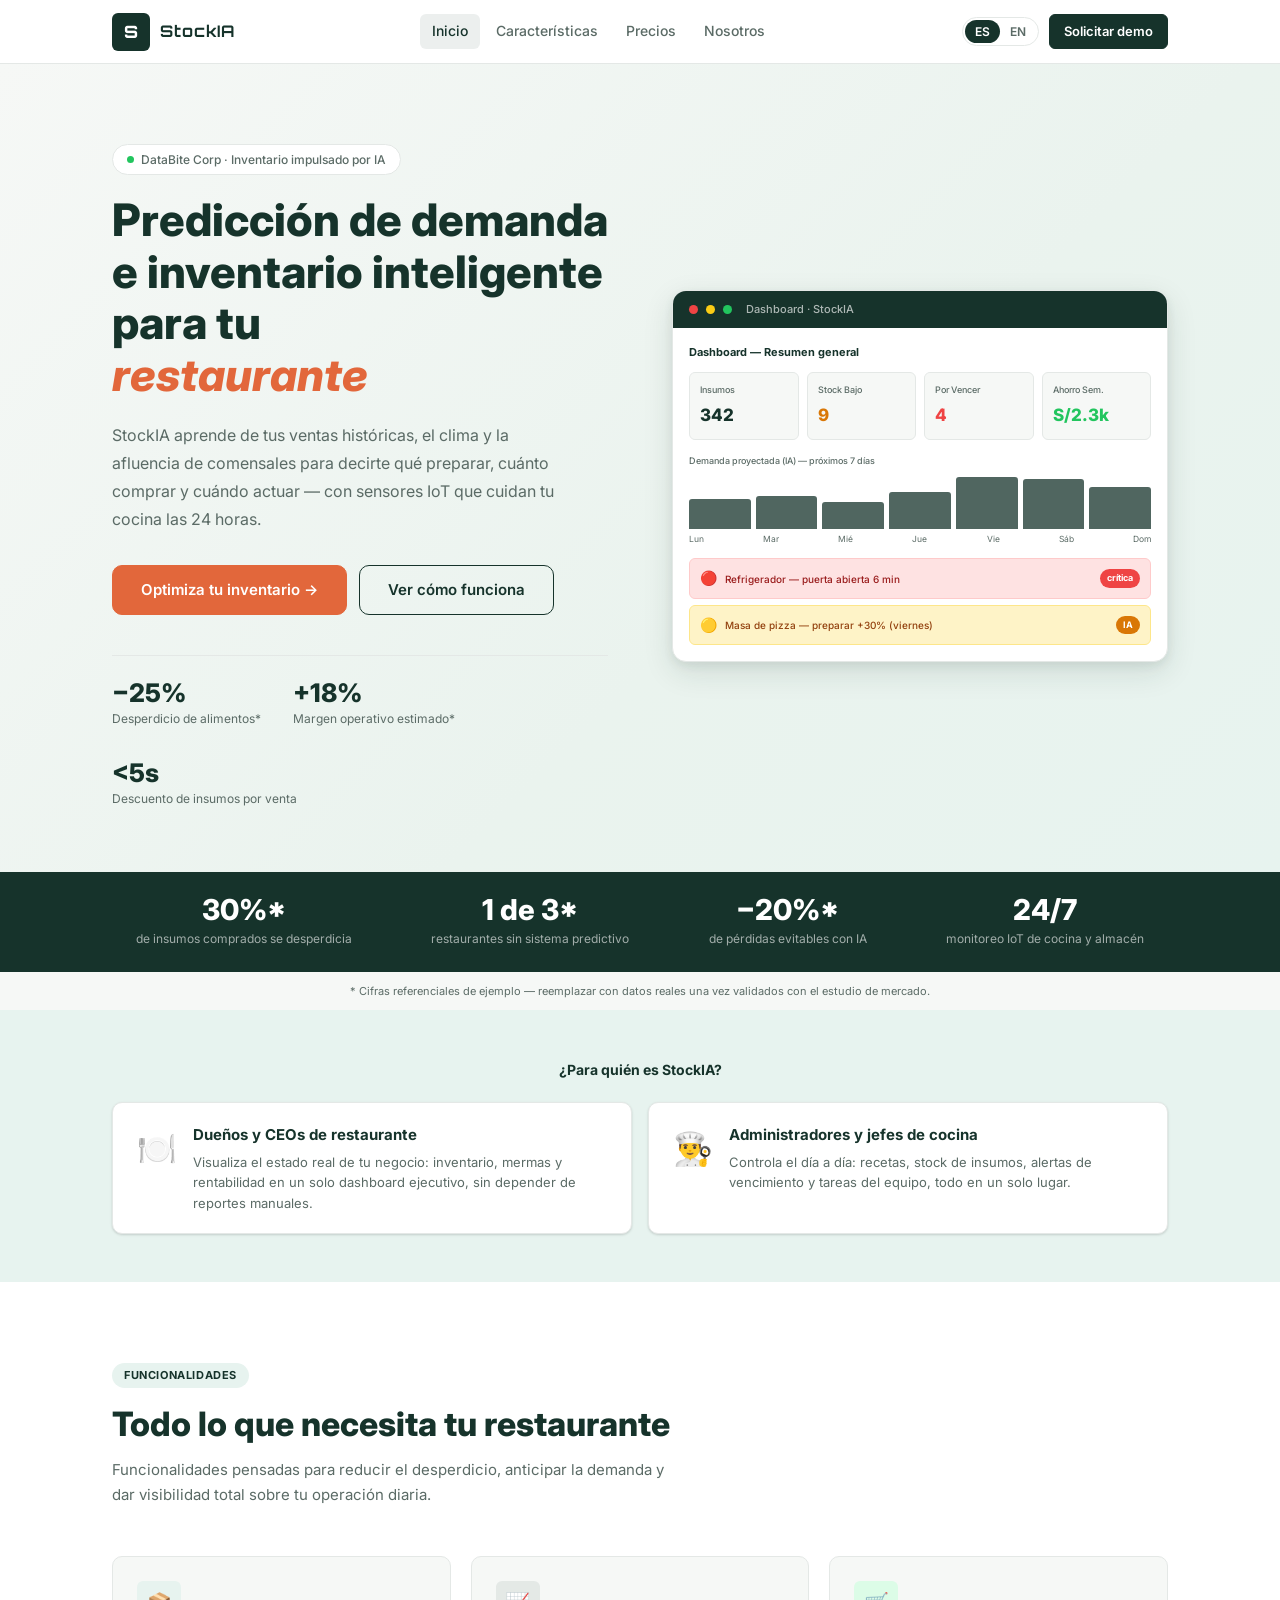
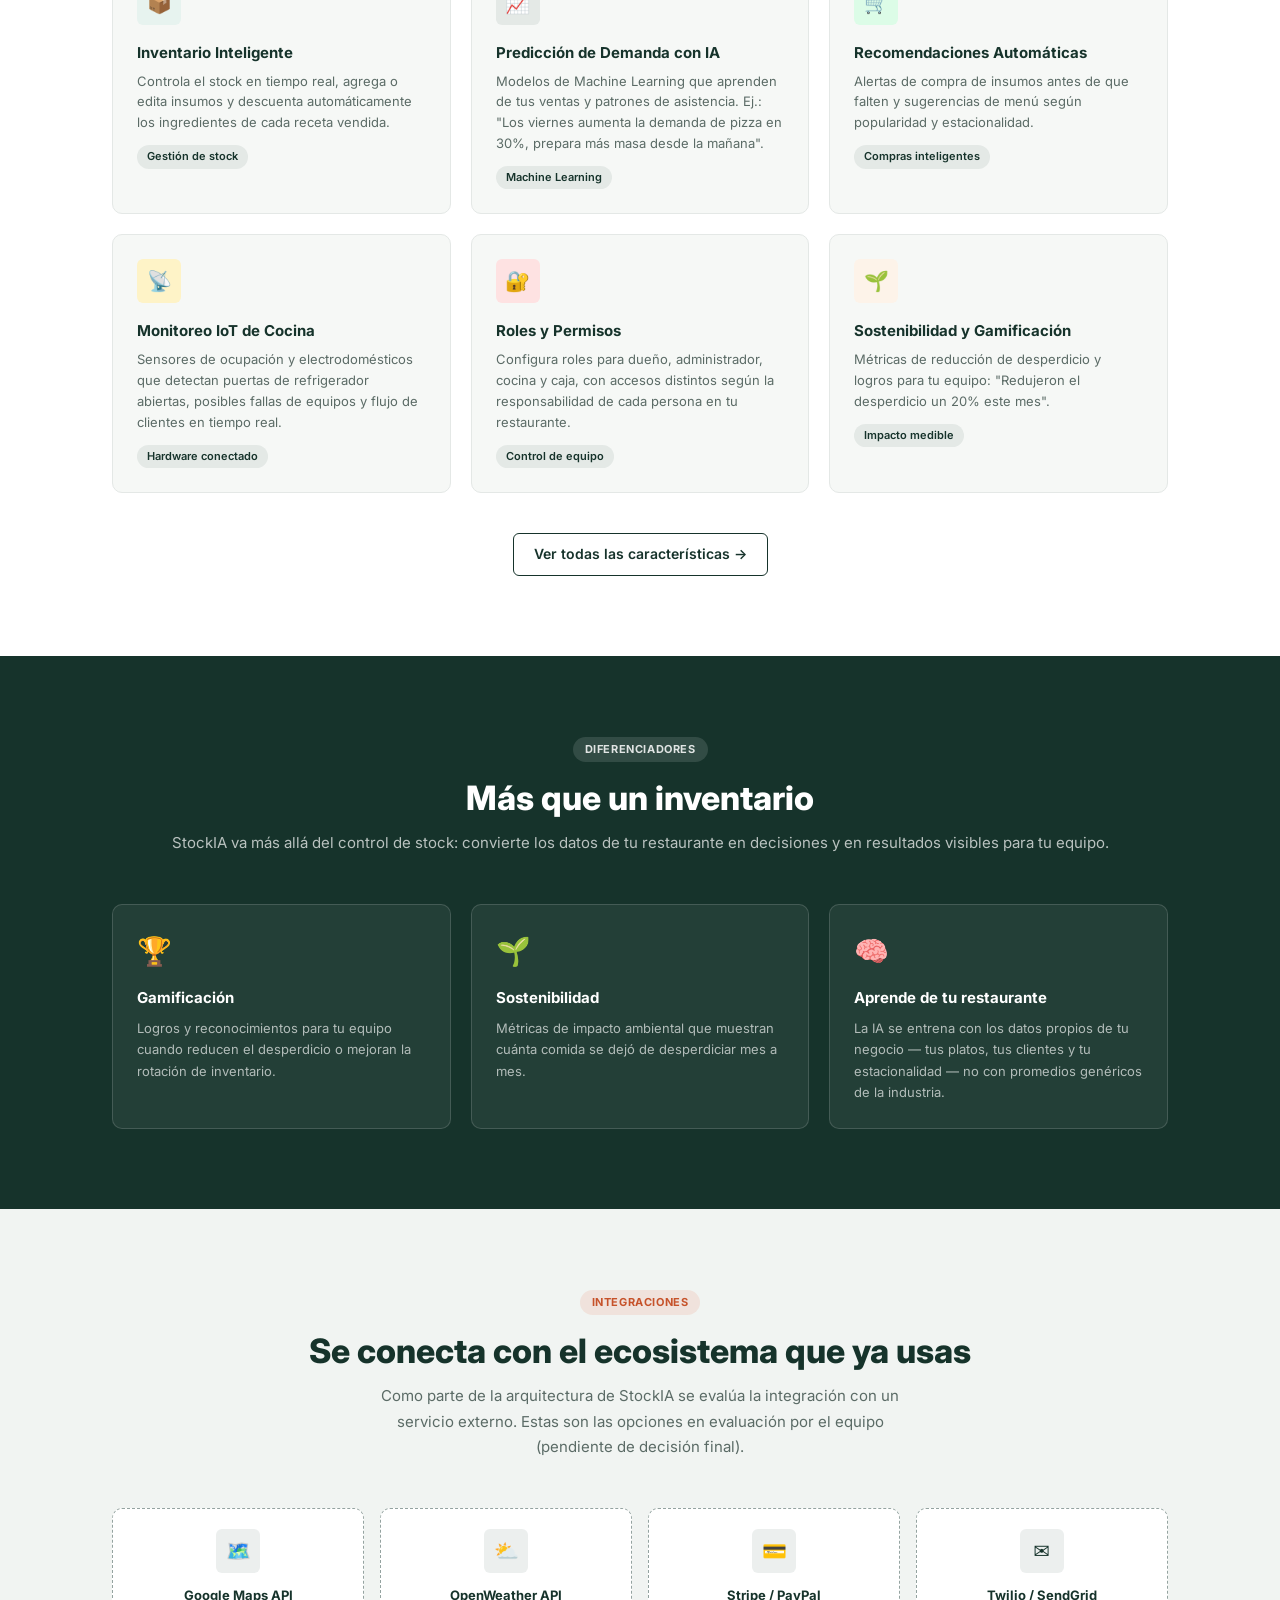
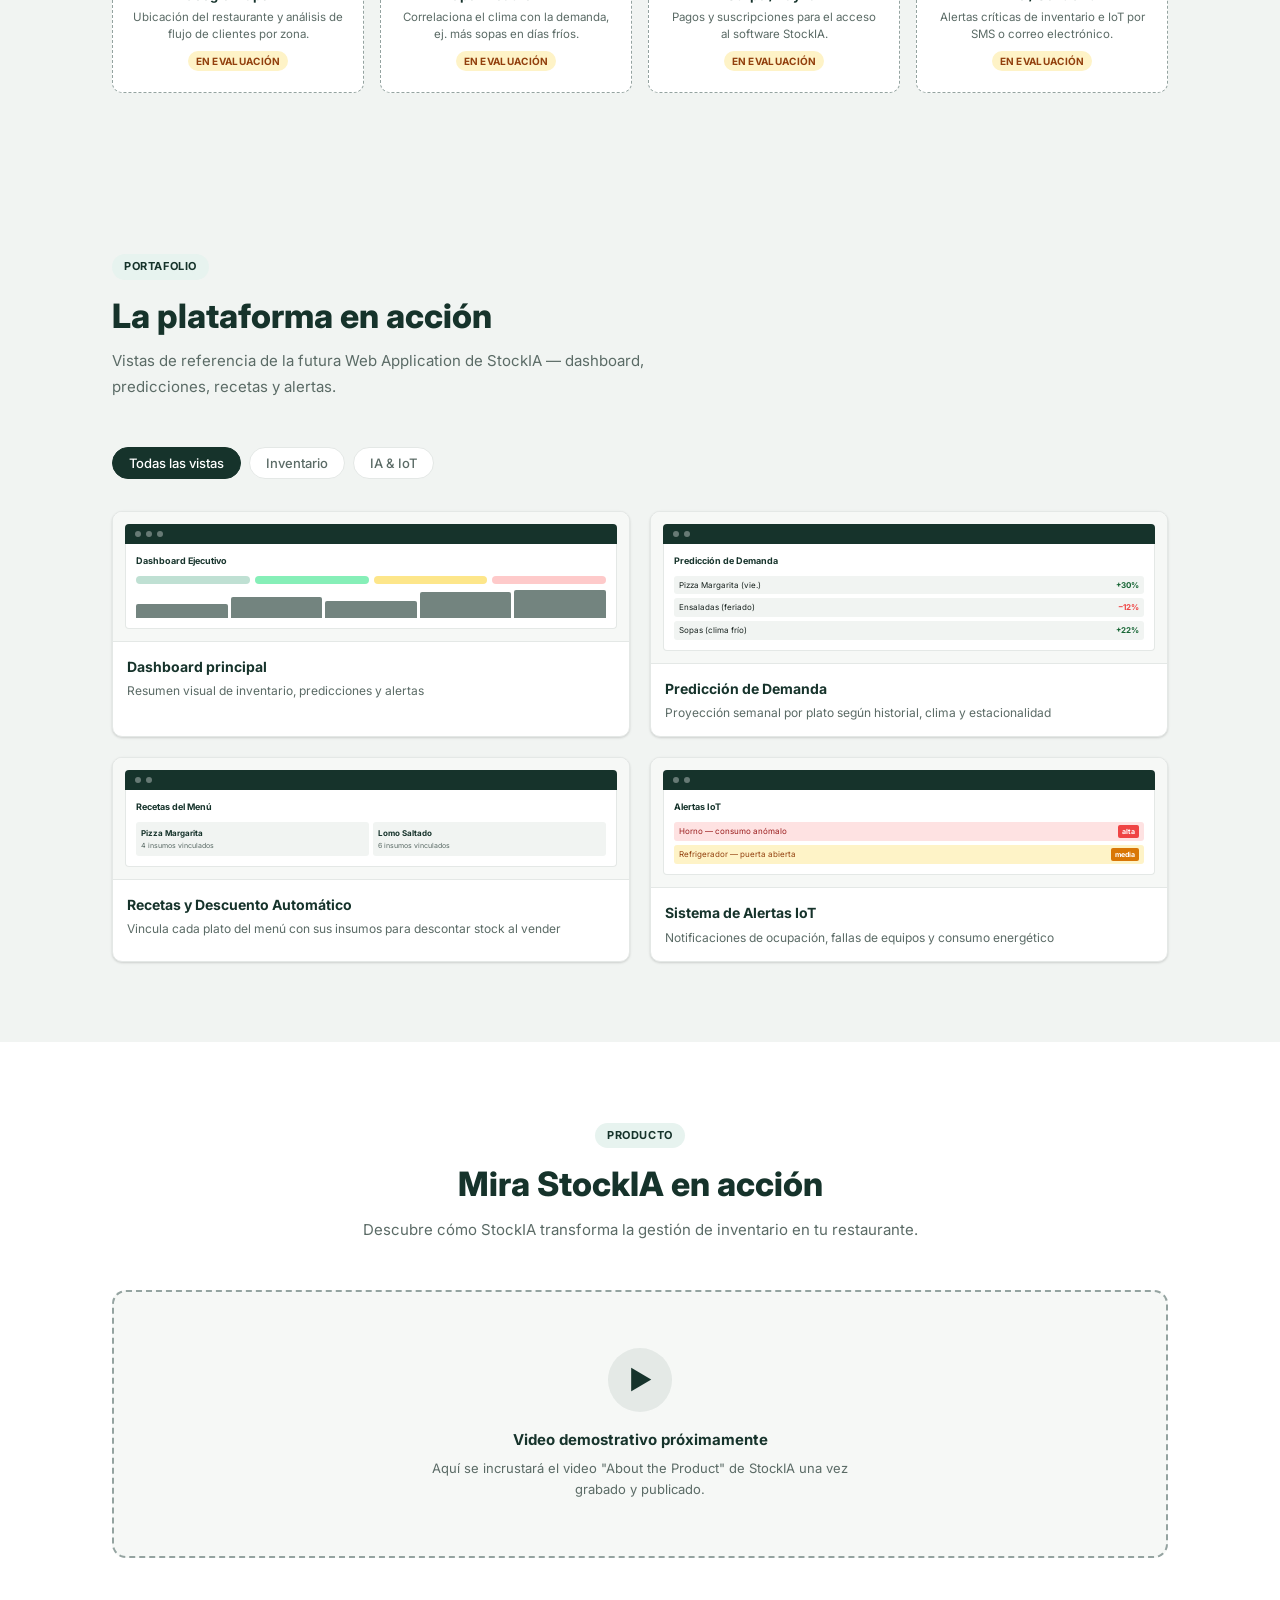
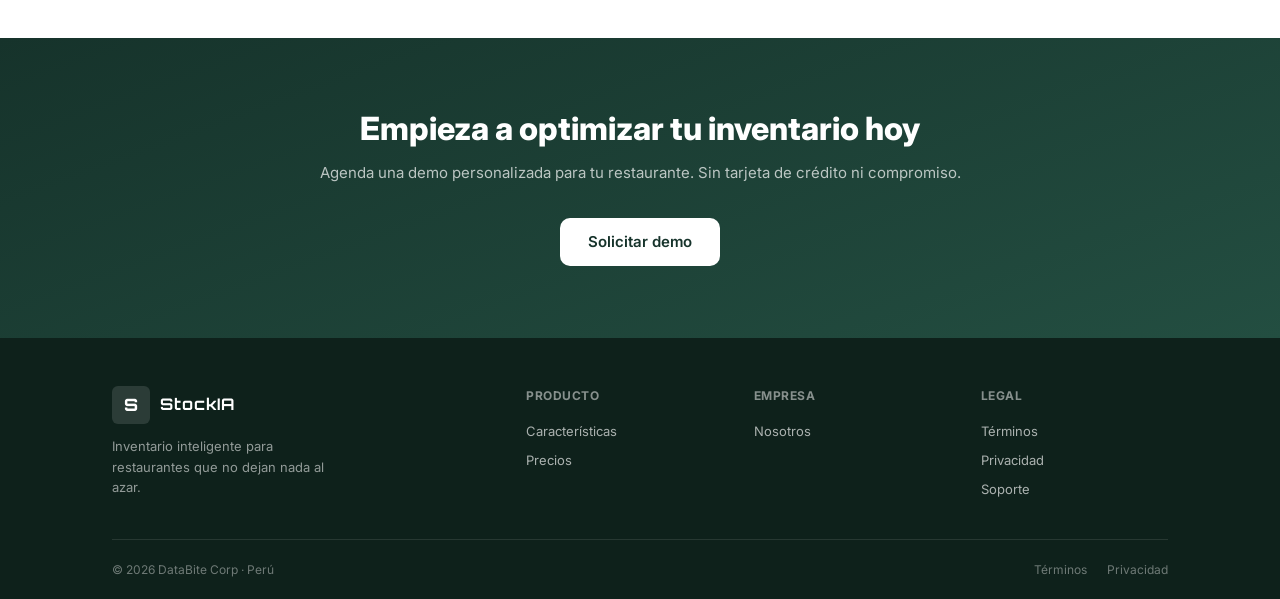
==== index.html @ ad068616 "feat(landing): agrega página principal (index.html) de StockIA" ====
<!DOCTYPE html>
<html lang="es">
<head>
  <meta charset="UTF-8" />
  <meta name="viewport" content="width=device-width, initial-scale=1.0" />
  <title>StockIA — Inventario Inteligente para Restaurantes</title>
  <meta name="description" content="StockIA predice la demanda de tu restaurante con Inteligencia Artificial, controla tu inventario en tiempo real y monitorea tu cocina con sensores IoT." />
  <meta name="keywords" content="gestión de inventario, restaurantes, inteligencia artificial, machine learning, IoT, predicción de demanda, DataBite, StockIA, Perú" />
  <meta name="author" content="DataBite Corp" />
  <meta name="copyright" content="Copyright DataBite Corp 2026" />
  <link rel="stylesheet" href="css/styles.css" />
</head>
<body>

<!-- ══════════ NAVBAR ══════════ -->
<nav class="navbar">
  <div class="navbar-container">
    <a class="navbar-logo" href="index.html">
      <!-- PENDIENTE: reemplazar por <img src="assets/img/logo.png" ...> cuando exista el logo final -->
      <div class="logo-icon"><span>S</span></div>
      <span class="logo-name brand-font">StockIA</span>
    </a>
    <div class="navbar-links">
      <a href="index.html" data-i18n="nav.home">Inicio</a>
      <a href="features.html" data-i18n="nav.features">Características</a>
      <a href="pricing.html" data-i18n="nav.pricing">Precios</a>
      <a href="about.html" data-i18n="nav.about">Nosotros</a>
    </div>
    <div class="navbar-actions">
      <div class="lang-switcher">
        <button class="lang-btn active" data-lang="es">ES</button>
        <button class="lang-btn" data-lang="en">EN</button>
      </div>
      <a href="#" class="btn btn-primary btn-sm" data-i18n="nav.demo">Solicitar demo</a>
    </div>
  </div>
</nav>

<!-- ══════════ HERO ══════════ -->
<section class="hero">
  <div class="container">
    <div class="hero-grid">
      <div class="hero-copy">
        <div class="pill">
          <span class="pill-dot"></span>
          <span data-i18n="hero.badge">DataBite Corp · Inventario impulsado por IA</span>
        </div>
        <h1 class="hero-title">
          <span data-i18n="hero.title.line1">Predicción de demanda e inventario inteligente para tu</span><br>
          <em class="highlight" data-i18n="hero.title.highlight">restaurante</em>
        </h1>
        <p class="hero-desc" data-i18n="hero.desc">
          StockIA aprende de tus ventas históricas, el clima y la afluencia de comensales para decirte qué preparar, cuánto comprar y cuándo actuar — con sensores IoT que cuidan tu cocina las 24 horas.
        </p>
        <div class="hero-btns">
          <a href="#cta" class="btn btn-accent btn-lg" data-i18n="hero.cta.primary">Optimiza tu inventario →</a>
          <a href="features.html" class="btn btn-outline btn-lg" data-i18n="hero.cta.secondary">Ver cómo funciona</a>
        </div>
        <div class="hero-stats">
          <div class="hero-stat">
            <div class="stat-val" data-i18n="hero.stat1.val">−25%</div>
            <div class="stat-lbl" data-i18n="hero.stat1.lbl">Desperdicio de alimentos*</div>
          </div>
          <div class="hero-stat">
            <div class="stat-val" data-i18n="hero.stat2.val">+18%</div>
            <div class="stat-lbl" data-i18n="hero.stat2.lbl">Margen operativo estimado*</div>
          </div>
          <div class="hero-stat">
            <div class="stat-val" data-i18n="hero.stat3.val">&lt;5s</div>
            <div class="stat-lbl" data-i18n="hero.stat3.lbl">Descuento de insumos por venta</div>
          </div>
        </div>
      </div>

      <!-- Dashboard Mockup (contenido ilustrativo, no traducido, igual que en Qullqa) -->
      <div class="hero-visual">
        <div class="hv-topbar">
          <div class="hv-dot" style="background:#EF4444;"></div>
          <div class="hv-dot" style="background:#FACC15;"></div>
          <div class="hv-dot" style="background:#22C55E;"></div>
          <span class="hv-title">Dashboard · StockIA</span>
        </div>
        <div class="hv-body">
          <div class="hv-label">Dashboard — Resumen general</div>
          <div class="hv-cards">
            <div class="hv-card">
              <div class="hv-card-lbl">Insumos</div>
              <div class="hv-card-val">342</div>
            </div>
            <div class="hv-card">
              <div class="hv-card-lbl">Stock Bajo</div>
              <div class="hv-card-val warn">9</div>
            </div>
            <div class="hv-card">
              <div class="hv-card-lbl">Por Vencer</div>
              <div class="hv-card-val danger">4</div>
            </div>
            <div class="hv-card">
              <div class="hv-card-lbl">Ahorro Sem.</div>
              <div class="hv-card-val green">S/2.3k</div>
            </div>
          </div>
          <div class="hv-chart-lbl">Demanda proyectada (IA) — próximos 7 días</div>
          <div class="hv-bars">
            <div class="hv-bar" style="height:58%"></div>
            <div class="hv-bar" style="height:64%"></div>
            <div class="hv-bar" style="height:52%"></div>
            <div class="hv-bar" style="height:70%"></div>
            <div class="hv-bar" style="height:100%"></div>
            <div class="hv-bar" style="height:95%"></div>
            <div class="hv-bar" style="height:80%"></div>
          </div>
          <div class="hv-days">
            <span>Lun</span><span>Mar</span><span>Mié</span>
            <span>Jue</span><span>Vie</span><span>Sáb</span><span>Dom</span>
          </div>
          <div class="hv-alert">
            <span style="font-size:14px;">🔴</span>
            <span class="hv-alert-text">Refrigerador — puerta abierta 6 min</span>
            <span class="hv-alert-badge">crítica</span>
          </div>
          <div class="hv-alert-warn">
            <span style="font-size:14px;">🟡</span>
            <span class="hv-alert-text">Masa de pizza — preparar +30% (viernes)</span>
            <span class="hv-alert-badge">IA</span>
          </div>
        </div>
      </div>
    </div>
  </div>
</section>

<!-- ══════════ STATS BAR ══════════ -->
<div class="stats-bar">
  <div class="container">
    <div class="stats-bar-inner">
      <div class="stats-bar-item">
        <div class="stats-bar-val" data-i18n="stats.s1.val">30%*</div>
        <div class="stats-bar-lbl" data-i18n="stats.s1.lbl">de insumos comprados se desperdicia</div>
      </div>
      <div class="stats-bar-item">
        <div class="stats-bar-val" data-i18n="stats.s2.val">1 de 3*</div>
        <div class="stats-bar-lbl" data-i18n="stats.s2.lbl">restaurantes sin sistema predictivo</div>
      </div>
      <div class="stats-bar-item">
        <div class="stats-bar-val" data-i18n="stats.s3.val">−20%*</div>
        <div class="stats-bar-lbl" data-i18n="stats.s3.lbl">de pérdidas evitables con IA</div>
      </div>
      <div class="stats-bar-item">
        <div class="stats-bar-val" data-i18n="stats.s4.val">24/7</div>
        <div class="stats-bar-lbl" data-i18n="stats.s4.lbl">monitoreo IoT de cocina y almacén</div>
      </div>
    </div>
  </div>
</div>
<p class="stats-bar-note" data-i18n="stats.note">* Cifras referenciales de ejemplo — reemplazar con datos reales una vez validados con el estudio de mercado.</p>

<!-- ══════════ SEGMENTS ══════════ -->
<div class="segments">
  <div class="container">
    <p class="segments-label" data-i18n="seg.label">¿Para quién es StockIA?</p>
    <div class="segments-grid">
      <div class="seg-card">
        <div class="seg-icon">🍽️</div>
        <div>
          <div class="seg-name" data-i18n="seg.owner.name">Dueños y CEOs de restaurante</div>
          <div class="seg-desc" data-i18n="seg.owner.desc">Visualiza el estado real de tu negocio: inventario, mermas y rentabilidad en un solo dashboard ejecutivo, sin depender de reportes manuales.</div>
        </div>
      </div>
      <div class="seg-card">
        <div class="seg-icon">👨‍🍳</div>
        <div>
          <div class="seg-name" data-i18n="seg.manager.name">Administradores y jefes de cocina</div>
          <div class="seg-desc" data-i18n="seg.manager.desc">Controla el día a día: recetas, stock de insumos, alertas de vencimiento y tareas del equipo, todo en un solo lugar.</div>
        </div>
      </div>
    </div>
  </div>
</div>

<!-- ══════════ FEATURES ══════════ -->
<section class="features-section">
  <div class="container">
    <div class="section-header">
      <span class="section-tag" data-i18n="feat.tag">Funcionalidades</span>
      <h2 class="section-title" data-i18n="feat.title">Todo lo que necesita tu restaurante</h2>
      <p class="section-sub" data-i18n="feat.subtitle">Funcionalidades pensadas para reducir el desperdicio, anticipar la demanda y dar visibilidad total sobre tu operación diaria.</p>
    </div>
    <div class="features-grid">
      <div class="feat-card">
        <div class="feat-icon-wrap blue">📦</div>
        <div class="feat-name" data-i18n="feat.f1.name">Inventario Inteligente</div>
        <div class="feat-desc" data-i18n="feat.f1.desc">Controla el stock en tiempo real, agrega o edita insumos y descuenta automáticamente los ingredientes de cada receta vendida.</div>
        <span class="feat-tag" data-i18n="feat.f1.tag">Gestión de stock</span>
      </div>
      <div class="feat-card">
        <div class="feat-icon-wrap navy">📈</div>
        <div class="feat-name" data-i18n="feat.f2.name">Predicción de Demanda con IA</div>
        <div class="feat-desc" data-i18n="feat.f2.desc">Modelos de Machine Learning que aprenden de tus ventas y patrones de asistencia. Ej.: "Los viernes aumenta la demanda de pizza en 30%, prepara más masa desde la mañana".</div>
        <span class="feat-tag" data-i18n="feat.f2.tag">Machine Learning</span>
      </div>
      <div class="feat-card">
        <div class="feat-icon-wrap green">🛒</div>
        <div class="feat-name" data-i18n="feat.f3.name">Recomendaciones Automáticas</div>
        <div class="feat-desc" data-i18n="feat.f3.desc">Alertas de compra de insumos antes de que falten y sugerencias de menú según popularidad y estacionalidad.</div>
        <span class="feat-tag" data-i18n="feat.f3.tag">Compras inteligentes</span>
      </div>
      <div class="feat-card">
        <div class="feat-icon-wrap yellow">📡</div>
        <div class="feat-name" data-i18n="feat.f4.name">Monitoreo IoT de Cocina</div>
        <div class="feat-desc" data-i18n="feat.f4.desc">Sensores de ocupación y electrodomésticos que detectan puertas de refrigerador abiertas, posibles fallas de equipos y flujo de clientes en tiempo real.</div>
        <span class="feat-tag" data-i18n="feat.f4.tag">Hardware conectado</span>
      </div>
      <div class="feat-card">
        <div class="feat-icon-wrap red">🔐</div>
        <div class="feat-name" data-i18n="feat.f5.name">Roles y Permisos</div>
        <div class="feat-desc" data-i18n="feat.f5.desc">Configura roles para dueño, administrador, cocina y caja, con accesos distintos según la responsabilidad de cada persona en tu restaurante.</div>
        <span class="feat-tag" data-i18n="feat.f5.tag">Control de equipo</span>
      </div>
      <div class="feat-card">
        <div class="feat-icon-wrap cream">🌱</div>
        <div class="feat-name" data-i18n="feat.f6.name">Sostenibilidad y Gamificación</div>
        <div class="feat-desc" data-i18n="feat.f6.desc">Métricas de reducción de desperdicio y logros para tu equipo: "Redujeron el desperdicio un 20% este mes".</div>
        <span class="feat-tag" data-i18n="feat.f6.tag">Impacto medible</span>
      </div>
    </div>
    <div style="text-align:center; margin-top:2.5rem;">
      <a href="features.html" class="btn btn-outline" data-i18n="feat.viewall">Ver todas las características →</a>
    </div>
  </div>
</section>

<!-- ══════════ DIFERENCIADORES ══════════ -->
<section class="diff-section">
  <div class="container">
    <div class="section-header center">
      <span class="section-tag white" data-i18n="diff.tag">Diferenciadores</span>
      <h2 class="section-title white" data-i18n="diff.title">Más que un inventario</h2>
      <p class="section-sub white" style="margin-inline:auto;" data-i18n="diff.subtitle">StockIA va más allá del control de stock: convierte los datos de tu restaurante en decisiones y en resultados visibles para tu equipo.</p>
    </div>
    <div class="diff-grid">
      <div class="diff-card">
        <div class="diff-icon">🏆</div>
        <div class="diff-title" data-i18n="diff.d1.title">Gamificación</div>
        <div class="diff-text" data-i18n="diff.d1.text">Logros y reconocimientos para tu equipo cuando reducen el desperdicio o mejoran la rotación de inventario.</div>
      </div>
      <div class="diff-card">
        <div class="diff-icon">🌱</div>
        <div class="diff-title" data-i18n="diff.d2.title">Sostenibilidad</div>
        <div class="diff-text" data-i18n="diff.d2.text">Métricas de impacto ambiental que muestran cuánta comida se dejó de desperdiciar mes a mes.</div>
      </div>
      <div class="diff-card">
        <div class="diff-icon">🧠</div>
        <div class="diff-title" data-i18n="diff.d3.title">Aprende de tu restaurante</div>
        <div class="diff-text" data-i18n="diff.d3.text">La IA se entrena con los datos propios de tu negocio — tus platos, tus clientes y tu estacionalidad — no con promedios genéricos de la industria.</div>
      </div>
    </div>
  </div>
</section>

<!-- ══════════ INTEGRACIONES ══════════ -->
<section class="integrations-section">
  <div class="container">
    <div class="section-header center">
      <span class="section-tag accent" data-i18n="integ.tag">Integraciones</span>
      <h2 class="section-title" data-i18n="integ.title">Se conecta con el ecosistema que ya usas</h2>
      <p class="section-sub" style="margin-inline:auto;" data-i18n="integ.subtitle">Como parte de la arquitectura de StockIA se evalúa la integración con un servicio externo. Estas son las opciones en evaluación por el equipo (pendiente de decisión final).</p>
    </div>
    <div class="integrations-grid">
      <div class="integration-card">
        <div class="integration-logo">🗺️</div>
        <div class="integration-name" data-i18n="integ.i1.name">Google Maps API</div>
        <div class="integration-desc" data-i18n="integ.i1.desc">Ubicación del restaurante y análisis de flujo de clientes por zona.</div>
        <span class="integration-status" data-i18n="integ.status">En evaluación</span>
      </div>
      <div class="integration-card">
        <div class="integration-logo">⛅</div>
        <div class="integration-name" data-i18n="integ.i2.name">OpenWeather API</div>
        <div class="integration-desc" data-i18n="integ.i2.desc">Correlaciona el clima con la demanda, ej. más sopas en días fríos.</div>
        <span class="integration-status" data-i18n="integ.status">En evaluación</span>
      </div>
      <div class="integration-card">
        <div class="integration-logo">💳</div>
        <div class="integration-name" data-i18n="integ.i3.name">Stripe / PayPal</div>
        <div class="integration-desc" data-i18n="integ.i3.desc">Pagos y suscripciones para el acceso al software StockIA.</div>
        <span class="integration-status" data-i18n="integ.status">En evaluación</span>
      </div>
      <div class="integration-card">
        <div class="integration-logo">✉️</div>
        <div class="integration-name" data-i18n="integ.i4.name">Twilio / SendGrid</div>
        <div class="integration-desc" data-i18n="integ.i4.desc">Alertas críticas de inventario e IoT por SMS o correo electrónico.</div>
        <span class="integration-status" data-i18n="integ.status">En evaluación</span>
      </div>
    </div>
  </div>
</section>

<!-- ══════════ PORTFOLIO ══════════ -->
<section class="portfolio-section">
  <div class="container">
    <div class="section-header">
      <span class="section-tag" data-i18n="port.tag">Portafolio</span>
      <h2 class="section-title" data-i18n="port.title">La plataforma en acción</h2>
      <p class="section-sub" data-i18n="port.subtitle">Vistas de referencia de la futura Web Application de StockIA — dashboard, predicciones, recetas y alertas.</p>
    </div>
    <div class="port-tabs">
      <button class="port-tab active" data-i18n="port.tab1">Todas las vistas</button>
      <button class="port-tab" data-i18n="port.tab2">Inventario</button>
      <button class="port-tab" data-i18n="port.tab3">IA &amp; IoT</button>
    </div>
    <div class="port-grid">
      <div class="port-item">
        <div class="port-screen">
          <div class="port-mini-bar">
            <div class="port-mini-dot"></div><div class="port-mini-dot"></div><div class="port-mini-dot"></div>
          </div>
          <div class="port-mini-body">
            <div class="port-mini-title">Dashboard Ejecutivo</div>
            <div class="port-mini-row">
              <div class="port-mini-cell filled"></div>
              <div class="port-mini-cell green"></div>
              <div class="port-mini-cell warn"></div>
              <div class="port-mini-cell red"></div>
            </div>
            <div style="display:flex;align-items:flex-end;gap:3px;height:28px;margin-top:6px;">
              <div style="flex:1;background:var(--primary);border-radius:2px 2px 0 0;height:50%;opacity:.6;"></div>
              <div style="flex:1;background:var(--primary);border-radius:2px 2px 0 0;height:75%;opacity:.6;"></div>
              <div style="flex:1;background:var(--primary);border-radius:2px 2px 0 0;height:60%;opacity:.6;"></div>
              <div style="flex:1;background:var(--primary);border-radius:2px 2px 0 0;height:90%;opacity:.6;"></div>
              <div style="flex:1;background:var(--primary);border-radius:2px 2px 0 0;height:100%;opacity:.6;"></div>
            </div>
          </div>
        </div>
        <div class="port-info">
          <div class="port-info-name" data-i18n="port.p1.name">Dashboard principal</div>
          <div class="port-info-desc" data-i18n="port.p1.desc">Resumen visual de inventario, predicciones y alertas</div>
        </div>
      </div>
      <div class="port-item">
        <div class="port-screen">
          <div class="port-mini-bar">
            <div class="port-mini-dot"></div><div class="port-mini-dot"></div>
          </div>
          <div class="port-mini-body">
            <div class="port-mini-title">Predicción de Demanda</div>
            <div style="display:flex;flex-direction:column;gap:4px;">
              <div style="display:flex;justify-content:space-between;padding:3px 5px;background:var(--gray-100);border-radius:3px;">
                <span style="font-size:8px;">Pizza Margarita (vie.)</span>
                <span style="font-size:8px;color:#166534;font-weight:700;">+30%</span>
              </div>
              <div style="display:flex;justify-content:space-between;padding:3px 5px;background:var(--gray-100);border-radius:3px;">
                <span style="font-size:8px;">Ensaladas (feriado)</span>
                <span style="font-size:8px;color:var(--danger);font-weight:700;">−12%</span>
              </div>
              <div style="display:flex;justify-content:space-between;padding:3px 5px;background:var(--gray-100);border-radius:3px;">
                <span style="font-size:8px;">Sopas (clima frío)</span>
                <span style="font-size:8px;color:#166534;font-weight:700;">+22%</span>
              </div>
            </div>
          </div>
        </div>
        <div class="port-info">
          <div class="port-info-name" data-i18n="port.p2.name">Predicción de Demanda</div>
          <div class="port-info-desc" data-i18n="port.p2.desc">Proyección semanal por plato según historial, clima y estacionalidad</div>
        </div>
      </div>
      <div class="port-item">
        <div class="port-screen">
          <div class="port-mini-bar">
            <div class="port-mini-dot"></div><div class="port-mini-dot"></div>
          </div>
          <div class="port-mini-body">
            <div class="port-mini-title">Recetas del Menú</div>
            <div style="display:grid;grid-template-columns:1fr 1fr;gap:4px;">
              <div style="padding:5px;background:var(--gray-100);border-radius:3px;">
                <div style="font-size:8px;font-weight:700;color:var(--primary);">Pizza Margarita</div>
                <div style="font-size:7px;color:var(--text-muted);">4 insumos vinculados</div>
              </div>
              <div style="padding:5px;background:var(--gray-100);border-radius:3px;">
                <div style="font-size:8px;font-weight:700;color:var(--primary);">Lomo Saltado</div>
                <div style="font-size:7px;color:var(--text-muted);">6 insumos vinculados</div>
              </div>
            </div>
          </div>
        </div>
        <div class="port-info">
          <div class="port-info-name" data-i18n="port.p3.name">Recetas y Descuento Automático</div>
          <div class="port-info-desc" data-i18n="port.p3.desc">Vincula cada plato del menú con sus insumos para descontar stock al vender</div>
        </div>
      </div>
      <div class="port-item">
        <div class="port-screen">
          <div class="port-mini-bar">
            <div class="port-mini-dot"></div><div class="port-mini-dot"></div>
          </div>
          <div class="port-mini-body">
            <div class="port-mini-title">Alertas IoT</div>
            <div style="display:flex;flex-direction:column;gap:4px;">
              <div style="display:flex;justify-content:space-between;padding:3px 5px;background:var(--danger-light);border-radius:3px;">
                <span style="font-size:8px;color:#991B1B;">Horno — consumo anómalo</span>
                <span style="font-size:7px;font-weight:700;background:var(--danger);color:white;padding:1px 4px;border-radius:2px;">alta</span>
              </div>
              <div style="display:flex;justify-content:space-between;padding:3px 5px;background:var(--warning-light);border-radius:3px;">
                <span style="font-size:8px;color:#92400E;">Refrigerador — puerta abierta</span>
                <span style="font-size:7px;font-weight:700;background:#D97706;color:white;padding:1px 4px;border-radius:2px;">media</span>
              </div>
            </div>
          </div>
        </div>
        <div class="port-info">
          <div class="port-info-name" data-i18n="port.p4.name">Sistema de Alertas IoT</div>
          <div class="port-info-desc" data-i18n="port.p4.desc">Notificaciones de ocupación, fallas de equipos y consumo energético</div>
        </div>
      </div>
    </div>
  </div>
</section>

<!-- ══════════ VIDEO ABOUT THE PRODUCT ══════════ -->
<section class="video-section">
  <div class="container">
    <div class="section-header center">
      <span class="section-tag" data-i18n="vid.tag">Producto</span>
      <h2 class="section-title" data-i18n="vid.title">Mira StockIA en acción</h2>
      <p class="section-sub" style="margin-inline:auto;" data-i18n="vid.sub">Descubre cómo StockIA transforma la gestión de inventario en tu restaurante.</p>
    </div>
    <!--
      PENDIENTE: cuando exista el video "About the Product", reemplazar el bloque
      .video-placeholder de abajo por:
      <div class="video-wrapper">
        <iframe src="https://www.youtube.com/embed/VIDEO_ID" title="StockIA — About the Product"
          frameborder="0" allowfullscreen></iframe>
      </div>
    -->
    <div class="video-placeholder">
      <div class="video-placeholder-icon">▶</div>
      <div class="video-placeholder-title" data-i18n="vid.ph.title">Video demostrativo próximamente</div>
      <div class="video-placeholder-text" data-i18n="vid.ph.text">Aquí se incrustará el video "About the Product" de StockIA una vez grabado y publicado.</div>
    </div>
  </div>
</section>

<!-- ══════════ CTA BANNER ══════════ -->
<section class="cta-banner" id="cta">
  <div class="container">
    <h2 class="section-title" data-i18n="cta.title">Empieza a optimizar tu inventario hoy</h2>
    <p class="section-sub white" data-i18n="cta.sub">Agenda una demo personalizada para tu restaurante. Sin tarjeta de crédito ni compromiso.</p>
    <div class="cta-banner-btns">
      <a href="about.html#contacto" class="btn btn-lg" style="background:white;color:var(--primary);border-color:white;" data-i18n="cta.btn1">Solicitar demo</a>
    </div>
  </div>
</section>

<!-- ══════════ FOOTER ══════════ -->
<footer class="footer">
  <div class="container">
    <div class="footer-grid">
      <div class="footer-brand">
        <a class="navbar-logo" href="index.html">
          <div class="logo-icon"><span>S</span></div>
          <span class="logo-name brand-font">StockIA</span>
        </a>
        <p class="footer-tagline" data-i18n="ft.tagline">Inventario inteligente para restaurantes que no dejan nada al azar.</p>
      </div>
      <div>
        <div class="footer-col-title" data-i18n="ft.product">Producto</div>
        <div class="footer-links-list">
          <a href="features.html" data-i18n="nav.features">Características</a>
          <a href="pricing.html" data-i18n="nav.pricing">Precios</a>
        </div>
      </div>
      <div>
        <div class="footer-col-title" data-i18n="ft.company">Empresa</div>
        <div class="footer-links-list">
          <a href="about.html" data-i18n="nav.about">Nosotros</a>
        </div>
      </div>
      <div>
        <div class="footer-col-title" data-i18n="ft.legal">Legal</div>
        <div class="footer-links-list">
          <a href="#" data-i18n="ft.terms">Términos</a>
          <a href="#" data-i18n="ft.privacy">Privacidad</a>
          <a href="#" data-i18n="ft.support">Soporte</a>
        </div>
      </div>
    </div>
    <div class="footer-bottom">
      <span class="footer-copy" data-i18n="ft.copy">© 2026 DataBite Corp · Perú</span>
      <div class="footer-legal">
        <a href="#" data-i18n="ft.terms">Términos</a>
        <a href="#" data-i18n="ft.privacy">Privacidad</a>
      </div>
    </div>
  </div>
</footer>

<script src="js/i18n.js"></script>
<script src="js/main.js"></script>
</body>
</html>
---- css/styles.css ----
/* ============================================================
   STOCKIA WEBSITE — STYLESHEET
   Startup: DataBite Corp · Perú · 2026
   ============================================================ */

/* 1. FONTS -------------------------------------------------- */
@import url('https://fonts.googleapis.com/css2?family=Orbitron:wght@400;600;700;800;900&family=Inter:wght@300;400;500;600;700;800&display=swap');

/* 2. RESET -------------------------------------------------- */
*, *::before, *::after { box-sizing: border-box; margin: 0; padding: 0; }
html { scroll-behavior: smooth; }
img, svg { display: block; max-width: 100%; }
a { text-decoration: none; }
button { font-family: inherit; cursor: pointer; }
ul { list-style: none; }

/* 3. CSS VARIABLES — STOCKIA PALETTE ------------------------
   NOTA: paleta provisional (placeholder) pensada para un producto
   de inventario inteligente + IA para restaurantes. Reemplazar los
   valores hexadecimales cuando el equipo defina el brandbook final.
   Se mantienen los NOMBRES de variable usados en el proyecto Qullqa
   (--bg-blue, --primary, etc.) por compatibilidad de los componentes,
   aunque el valor apunte ahora a un tono distinto de la paleta. */
:root {
  /* Primary — Verde bosque profundo (tecnología + sostenibilidad) */
  --primary:        #16332B;
  --primary-dark:   #0E211B;
  --primary-hover:  #1F4438;
  --primary-alpha:  rgba(22, 51, 43, 0.08);
  --primary-alpha2: rgba(22, 51, 43, 0.15);

  /* Accent — Terracota cálido (gastronomía, apetito, CTA) */
  --accent:         #E2673B;
  --accent-dark:    #C6522A;
  --accent-alpha:   rgba(226, 103, 59, 0.12);

  /* Secondary — Gris verdoso neutro */
  --gray:          #5B6B66;
  --gray-light:    #94A3A0;
  --gray-border:   #E4E8E6;
  --gray-100:      #F1F4F2;
  --gray-50:       #F6F8F6;
  --off-white:     #FAFAF8;

  /* Semantic colors (alertas de inventario / IoT) */
  --danger:        #EF4444;
  --danger-light:  #FEE2E2;
  --warning:       #FACC15;
  --warning-light: #FEF3C7;
  --success:       #22C55E;
  --success-light: #DCFCE7;

  /* Background accents (nombres heredados de Qullqa: bg-blue/bg-cream) */
  --bg-blue:   #E7F3EF; /* ahora un teal claro */
  --bg-cream:  #FDF3E9; /* crema cálido */

  /* Text */
  --text:      #16211D;
  --text-muted:#5B6B66;
  --white:     #FFFFFF;

  /* Shadows */
  --shadow-sm: 0 1px 2px rgba(0,0,0,.06), 0 1px 3px rgba(0,0,0,.1);
  --shadow:    0 2px 8px rgba(22,51,43,.08), 0 1px 3px rgba(22,51,43,.05);
  --shadow-md: 0 4px 16px rgba(22,51,43,.1), 0 2px 6px rgba(22,51,43,.06);
  --shadow-lg: 0 10px 30px rgba(22,51,43,.12), 0 4px 10px rgba(22,51,43,.07);

  /* Radii */
  --r-xs: 4px;
  --r-sm: 6px;
  --r:    10px;
  --r-md: 14px;
  --r-lg: 20px;
  --r-xl: 28px;
  --r-full: 9999px;

  /* Spacing */
  --section-y: 5rem;
  --container: 1120px;
  --navbar-h: 64px;
}

/* 4. BASE / TYPOGRAPHY ------------------------------------- */
body {
  font-family: 'Inter', 'Segoe UI', system-ui, sans-serif;
  font-size: 15px;
  color: var(--text);
  background: var(--white);
  line-height: 1.6;
  -webkit-font-smoothing: antialiased;
}

.brand-font {
  font-family: 'Orbitron', 'Segoe UI Emoji', sans-serif;
  letter-spacing: 0.5px;
}

h1, h2, h3, h4 { line-height: 1.2; font-weight: 700; color: var(--primary); }
p { color: var(--text-muted); line-height: 1.7; }

/* 5. LAYOUT ------------------------------------------------ */
.container {
  max-width: var(--container);
  margin: 0 auto;
  padding: 0 2rem;
}
section { padding: var(--section-y) 0; }

/* 6. NAVBAR ------------------------------------------------ */
.navbar {
  position: sticky;
  top: 0;
  z-index: 200;
  background: rgba(255,255,255,0.95);
  backdrop-filter: blur(10px);
  border-bottom: 1px solid var(--gray-border);
  height: var(--navbar-h);
}
.navbar-container {
  max-width: var(--container);
  margin: 0 auto;
  padding: 0 2rem;
  height: 100%;
  display: flex;
  align-items: center;
  justify-content: space-between;
  gap: 2rem;
}
.navbar-logo {
  display: flex;
  align-items: center;
  gap: 10px;
  flex-shrink: 0;
}
/* Placeholder de logo: reemplazar este bloque por <img src="assets/img/logo.png">
   en todas las páginas cuando el equipo tenga el logo definitivo de StockIA. */
.logo-icon {
  width: 38px; height: 38px;
  background: var(--primary);
  border-radius: var(--r-sm);
  display: flex;
  align-items: center;
  justify-content: center;
  flex-shrink: 0;
}
.logo-icon span {
  font-family: 'Orbitron', sans-serif;
  color: var(--white);
  font-weight: 800;
  font-size: 17px;
}
.logo-name {
  font-family: 'Orbitron', sans-serif;
  font-size: 16px;
  font-weight: 700;
  color: var(--primary);
  letter-spacing: 1px;
}
.navbar-links {
  display: flex;
  gap: 0.25rem;
  align-items: center;
}
.navbar-links a {
  font-size: 14px;
  font-weight: 500;
  color: var(--text-muted);
  padding: 6px 12px;
  border-radius: var(--r-sm);
  transition: color .15s, background .15s;
}
.navbar-links a:hover,
.navbar-links a.active { color: var(--primary); background: var(--primary-alpha); }
.navbar-actions {
  display: flex;
  align-items: center;
  gap: 10px;
  flex-shrink: 0;
}

/* 7. BUTTONS ----------------------------------------------- */
.btn {
  display: inline-flex;
  align-items: center;
  justify-content: center;
  gap: 7px;
  font-size: 14px;
  font-weight: 600;
  border-radius: var(--r-sm);
  border: none;
  padding: 9px 20px;
  transition: all .18s;
  cursor: pointer;
  white-space: nowrap;
}
.btn-primary {
  background: var(--primary);
  color: var(--white);
  border: 1.5px solid var(--primary);
}
.btn-primary:hover { background: var(--primary-hover); border-color: var(--primary-hover); transform: translateY(-1px); box-shadow: var(--shadow-md); }
.btn-accent {
  background: var(--accent);
  color: var(--white);
  border: 1.5px solid var(--accent);
}
.btn-accent:hover { background: var(--accent-dark); border-color: var(--accent-dark); transform: translateY(-1px); box-shadow: var(--shadow-md); }
.btn-outline {
  background: transparent;
  color: var(--primary);
  border: 1.5px solid var(--primary);
}
.btn-outline:hover { background: var(--primary-alpha); transform: translateY(-1px); }
.btn-ghost {
  background: transparent;
  color: var(--text-muted);
  border: 1px solid var(--gray-border);
}
.btn-ghost:hover { color: var(--primary); border-color: var(--primary); }
.btn-light {
  background: rgba(255,255,255,.12);
  color: var(--white);
  border: 1px solid rgba(255,255,255,.25);
}
.btn-light:hover { background: rgba(255,255,255,.22); }
.btn-lg { padding: 12px 28px; font-size: 15px; border-radius: var(--r); }
.btn-sm { padding: 6px 14px; font-size: 13px; }
.btn-full { width: 100%; }

/* 8. BADGES & TAGS ----------------------------------------- */
.section-tag {
  display: inline-block;
  background: var(--bg-blue);
  color: var(--primary);
  font-size: 11px;
  font-weight: 700;
  padding: 4px 12px;
  border-radius: var(--r-full);
  text-transform: uppercase;
  letter-spacing: 0.6px;
  margin-bottom: 1rem;
}
.section-tag.accent  { background: var(--accent-alpha); color: var(--accent-dark); }
.section-tag.warning { background: var(--warning-light); color: #92400e; }
.section-tag.success { background: var(--success-light); color: #166534; }
.section-tag.white   { background: rgba(255,255,255,.12); color: rgba(255,255,255,.85); }

.pill {
  display: inline-flex;
  align-items: center;
  gap: 7px;
  background: var(--white);
  border: 1px solid var(--gray-border);
  color: var(--text-muted);
  font-size: 12px;
  font-weight: 500;
  padding: 5px 14px;
  border-radius: var(--r-full);
  margin-bottom: 1.25rem;
}
.pill-dot {
  width: 7px; height: 7px;
  border-radius: 50%;
  background: var(--success);
  flex-shrink: 0;
}

/* 9. SECTION HEADERS --------------------------------------- */
.section-header { margin-bottom: 3rem; }
.section-header.center { text-align: center; }
.section-header.center .section-sub { margin-inline: auto; }
.section-title {
  font-size: clamp(1.6rem, 3vw, 2.1rem);
  font-weight: 800;
  color: var(--primary);
  line-height: 1.2;
  margin-bottom: 0.75rem;
}
.section-title em { font-style: normal; color: var(--accent); }
.section-title.white { color: var(--white); }
.section-sub {
  font-size: 15px;
  color: var(--text-muted);
  line-height: 1.7;
  max-width: 560px;
}
.section-sub.white { color: rgba(255,255,255,.7); max-width: 100%; }

/* 10. HERO SECTION ----------------------------------------- */
.hero {
  padding: 5rem 0 4rem;
  background: linear-gradient(135deg, #F6F8F6 0%, #EAF3EE 60%, var(--bg-blue) 100%);
  overflow: hidden;
}
.hero-grid {
  display: grid;
  grid-template-columns: 1fr 1fr;
  gap: 4rem;
  align-items: center;
}
.hero-copy { max-width: 520px; }
.hero-title {
  font-size: clamp(2rem, 4vw, 2.8rem);
  font-weight: 800;
  color: var(--primary);
  line-height: 1.15;
  margin-bottom: 1.25rem;
}
.hero-title .highlight { color: var(--accent); }
.hero-desc {
  font-size: 16px;
  color: var(--text-muted);
  line-height: 1.75;
  margin-bottom: 2rem;
  max-width: 460px;
}
.hero-btns {
  display: flex;
  gap: 12px;
  flex-wrap: wrap;
  margin-bottom: 2.5rem;
}
.hero-stats {
  display: flex;
  gap: 2rem;
  flex-wrap: wrap;
  padding-top: 1.5rem;
  border-top: 1px solid var(--gray-border);
}
.stat-val {
  font-size: 1.6rem;
  font-weight: 800;
  color: var(--primary);
  line-height: 1;
  margin-bottom: 3px;
}
.stat-lbl { font-size: 12px; color: var(--text-muted); }

/* 10a. DASHBOARD MOCKUP (Hero visual) */
.hero-visual {
  background: var(--white);
  border-radius: var(--r-md);
  border: 1px solid var(--gray-border);
  box-shadow: var(--shadow-lg);
  overflow: hidden;
}
.hv-topbar {
  background: var(--primary);
  padding: 10px 16px;
  display: flex;
  align-items: center;
  gap: 8px;
}
.hv-dot { width: 9px; height: 9px; border-radius: 50%; }
.hv-title { font-size: 11px; color: rgba(255,255,255,.65); margin-left: 6px; font-weight: 500; }
.hv-body { padding: 16px; }
.hv-label { font-size: 11px; font-weight: 700; color: var(--primary); margin-bottom: 10px; }
.hv-cards { display: grid; grid-template-columns: repeat(4, 1fr); gap: 8px; margin-bottom: 14px; }
.hv-card {
  background: var(--gray-50);
  border-radius: var(--r-sm);
  padding: 10px;
  border: 1px solid var(--gray-border);
}
.hv-card-lbl { font-size: 9px; color: var(--text-muted); margin-bottom: 5px; font-weight: 500; }
.hv-card-val { font-size: 17px; font-weight: 800; color: var(--primary); }
.hv-card-val.warn   { color: #D97706; }
.hv-card-val.danger { color: var(--danger); }
.hv-card-val.green  { color: var(--success); }
.hv-chart-lbl { font-size: 9px; color: var(--text-muted); margin-bottom: 8px; font-weight: 500; }
.hv-bars { display: flex; align-items: flex-end; gap: 5px; height: 52px; }
.hv-bar {
  flex: 1;
  background: var(--primary);
  border-radius: 3px 3px 0 0;
  opacity: 0.75;
  transition: opacity .2s;
}
.hv-bar:hover { opacity: 1; }
.hv-days { display: flex; justify-content: space-between; font-size: 8.5px; color: var(--text-muted); margin-top: 4px; }
.hv-alert {
  margin-top: 12px;
  background: var(--danger-light);
  border: 1px solid #FECACA;
  border-radius: var(--r-sm);
  padding: 8px 10px;
  display: flex;
  align-items: center;
  gap: 8px;
}
.hv-alert-text { font-size: 10px; color: #991B1B; font-weight: 500; }
.hv-alert-badge {
  margin-left: auto;
  background: var(--danger);
  color: white;
  font-size: 9px;
  font-weight: 700;
  padding: 2px 7px;
  border-radius: var(--r-full);
}
.hv-alert-warn {
  margin-top: 6px;
  background: var(--warning-light);
  border: 1px solid #FDE68A;
  border-radius: var(--r-sm);
  padding: 8px 10px;
  display: flex;
  align-items: center;
  gap: 8px;
}
.hv-alert-warn .hv-alert-text { color: #92400E; }
.hv-alert-warn .hv-alert-badge { background: #D97706; }

/* 11. STATS BAR -------------------------------------------- */
.stats-bar {
  background: var(--primary);
  padding: 1.5rem 0;
}
.stats-bar-inner {
  display: flex;
  justify-content: space-around;
  align-items: center;
  flex-wrap: wrap;
  gap: 2rem;
}
.stats-bar-item { text-align: center; }
.stats-bar-val {
  font-size: 1.8rem;
  font-weight: 800;
  color: var(--white);
  line-height: 1;
  margin-bottom: 4px;
}
.stats-bar-lbl { font-size: 12px; color: rgba(255,255,255,.6); }
.stats-bar-note { text-align:center; font-size: 11px; color: var(--text-muted); padding: 10px 0; background: var(--gray-50); }

/* 12. SEGMENTS SECTION ------------------------------------- */
.segments { background: var(--bg-blue); padding: 3rem 0; }
.segments-label { font-size: 14px; font-weight: 700; color: var(--primary); text-align: center; margin-bottom: 1.25rem; }
.segments-grid { display: grid; grid-template-columns: 1fr 1fr; gap: 16px; }
.seg-card {
  background: var(--white);
  border: 1px solid var(--gray-border);
  border-radius: var(--r);
  padding: 1.25rem 1.5rem;
  display: flex;
  gap: 1rem;
  align-items: flex-start;
  box-shadow: var(--shadow-sm);
  transition: box-shadow .2s, transform .2s;
}
.seg-card:hover { box-shadow: var(--shadow-md); transform: translateY(-2px); }
.seg-icon { font-size: 2rem; flex-shrink: 0; }
.seg-name { font-size: 15px; font-weight: 700; color: var(--primary); margin-bottom: 5px; }
.seg-desc { font-size: 13px; color: var(--text-muted); line-height: 1.55; }

/* 13. FEATURES SECTION ------------------------------------- */
.features-section { background: var(--white); }
.features-grid { display: grid; grid-template-columns: repeat(3, 1fr); gap: 20px; }
.feat-card {
  background: var(--gray-50);
  border: 1px solid var(--gray-border);
  border-radius: var(--r);
  padding: 1.5rem;
  transition: box-shadow .2s, transform .2s;
}
.feat-card:hover { box-shadow: var(--shadow-md); transform: translateY(-2px); }
.feat-icon-wrap {
  width: 44px; height: 44px;
  border-radius: var(--r-sm);
  display: flex;
  align-items: center;
  justify-content: center;
  font-size: 20px;
  margin-bottom: 1rem;
}
.feat-icon-wrap.blue   { background: var(--bg-blue); }
.feat-icon-wrap.green  { background: var(--success-light); }
.feat-icon-wrap.yellow { background: var(--warning-light); }
.feat-icon-wrap.red    { background: var(--danger-light); }
.feat-icon-wrap.navy   { background: var(--primary-alpha); }
.feat-icon-wrap.cream  { background: var(--bg-cream); }
.feat-name { font-size: 15px; font-weight: 700; color: var(--primary); margin-bottom: 6px; }
.feat-desc { font-size: 13px; color: var(--text-muted); line-height: 1.6; }
.feat-tag {
  display: inline-block;
  margin-top: 12px;
  background: var(--primary-alpha);
  color: var(--primary);
  font-size: 11px;
  font-weight: 600;
  padding: 3px 10px;
  border-radius: var(--r-full);
}

/* 14. INTEGRATIONS SECTION ---------------------------------- */
.integrations-section { background: var(--gray-100); }
.integrations-grid { display: grid; grid-template-columns: repeat(4, 1fr); gap: 16px; }
.integration-card {
  background: var(--white);
  border: 1px dashed var(--gray-light);
  border-radius: var(--r);
  padding: 1.25rem;
  text-align: center;
  transition: box-shadow .2s, transform .2s, border-color .2s;
}
.integration-card:hover { box-shadow: var(--shadow-md); transform: translateY(-2px); border-color: var(--primary); }
.integration-logo {
  width: 44px; height: 44px;
  border-radius: var(--r-sm);
  background: var(--primary-alpha);
  color: var(--primary);
  display: flex;
  align-items: center;
  justify-content: center;
  font-size: 20px;
  margin: 0 auto 0.75rem;
}
.integration-name { font-size: 13px; font-weight: 700; color: var(--primary); margin-bottom: 3px; }
.integration-desc { font-size: 11.5px; color: var(--text-muted); line-height: 1.5; }
.integration-status {
  display: inline-block;
  margin-top: 8px;
  font-size: 10px;
  font-weight: 700;
  text-transform: uppercase;
  letter-spacing: .3px;
  padding: 2px 8px;
  border-radius: var(--r-full);
  background: var(--warning-light);
  color: #92400E;
}

/* 15. PORTFOLIO / SCREENSHOTS ----------------------------- */
.portfolio-section { background: var(--gray-100); }
.port-tabs {
  display: flex;
  gap: 8px;
  margin-bottom: 2rem;
  flex-wrap: wrap;
}
.port-tab {
  padding: 7px 16px;
  border-radius: var(--r-full);
  font-size: 13px;
  font-weight: 500;
  border: 1px solid var(--gray-border);
  background: var(--white);
  color: var(--text-muted);
  cursor: pointer;
  transition: all .15s;
}
.port-tab.active, .port-tab:hover { background: var(--primary); color: var(--white); border-color: var(--primary); }
.port-grid { display: grid; grid-template-columns: repeat(2, 1fr); gap: 20px; }
.port-item {
  background: var(--white);
  border: 1px solid var(--gray-border);
  border-radius: var(--r);
  overflow: hidden;
  box-shadow: var(--shadow-sm);
  transition: box-shadow .2s;
}
.port-item:hover { box-shadow: var(--shadow-md); }
.port-screen { background: var(--gray-50); padding: 12px; border-bottom: 1px solid var(--gray-border); }
.port-mini-bar {
  display: flex; align-items: center; gap: 5px;
  background: var(--primary); border-radius: var(--r-xs) var(--r-xs) 0 0;
  padding: 7px 10px;
}
.port-mini-dot { width: 6px; height: 6px; border-radius: 50%; background: rgba(255,255,255,.35); }
.port-mini-body {
  background: var(--white);
  border: 1px solid var(--gray-border);
  border-top: none;
  border-radius: 0 0 var(--r-xs) var(--r-xs);
  padding: 10px;
  min-height: 72px;
}
.port-mini-title { font-size: 9px; font-weight: 700; color: var(--primary); margin-bottom: 7px; }
.port-mini-row { display: flex; gap: 5px; margin-bottom: 5px; }
.port-mini-cell { flex: 1; height: 8px; background: var(--gray-100); border-radius: var(--r-xs); }
.port-mini-cell.filled { background: #BFE0D3; }
.port-mini-cell.green  { background: #86EFB8; }
.port-mini-cell.warn   { background: #FDE68A; }
.port-mini-cell.red    { background: #FECACA; }
.port-info { padding: 14px; }
.port-info-name { font-size: 14px; font-weight: 700; color: var(--primary); margin-bottom: 3px; }
.port-info-desc { font-size: 12px; color: var(--text-muted); }

/* 16. DIFERENCIADORES --------------------------------------- */
.diff-section { background: var(--primary); }
.diff-grid { display: grid; grid-template-columns: repeat(3, 1fr); gap: 20px; }
.diff-card {
  background: rgba(255,255,255,.06);
  border: 1px solid rgba(255,255,255,.15);
  border-radius: var(--r);
  padding: 1.5rem;
}
.diff-icon { font-size: 1.75rem; margin-bottom: 0.75rem; }
.diff-title { font-size: 15px; font-weight: 700; color: var(--white); margin-bottom: 0.5rem; }
.diff-text { font-size: 13px; color: rgba(255,255,255,.65); line-height: 1.65; }

/* 17. VIDEO / PLACEHOLDER SECTION --------------------------- */
.video-section { padding: 5rem 0; background: var(--white); }
.video-wrapper {
  position: relative;
  padding-bottom: 56.25%; /* 16:9 */
  height: 0;
  overflow: hidden;
  border-radius: 14px;
  box-shadow: 0 8px 32px rgba(22,51,43,.12);
  margin-top: 2.5rem;
}
.video-wrapper iframe {
  position: absolute;
  top: 0; left: 0;
  width: 100%; height: 100%;
  border: none;
}
.video-placeholder {
  position: relative;
  margin-top: 2.5rem;
  border-radius: 14px;
  border: 2px dashed var(--gray-light);
  background: var(--gray-50);
  padding: 3.5rem 2rem;
  text-align: center;
}
.video-placeholder-icon {
  width: 64px; height: 64px;
  border-radius: 50%;
  background: var(--primary-alpha);
  color: var(--primary);
  display: flex;
  align-items: center;
  justify-content: center;
  font-size: 26px;
  margin: 0 auto 1rem;
}
.video-placeholder-title { font-size: 15px; font-weight: 700; color: var(--primary); margin-bottom: 6px; }
.video-placeholder-text { font-size: 13px; color: var(--text-muted); max-width: 420px; margin: 0 auto; }

/* 18. CTA BANNER ------------------------------------------- */
.cta-banner {
  background: linear-gradient(160deg, var(--primary) 0%, #234E41 100%);
  padding: 4.5rem 0;
  text-align: center;
}
.cta-banner .section-title { color: var(--white); font-size: 2rem; }
.cta-banner .section-sub { color: rgba(255,255,255,.7); margin: 0 auto 2rem; }
.cta-banner-btns { display: flex; justify-content: center; gap: 14px; flex-wrap: wrap; }

/* 19. PRICING SECTION --------------------------------------- */
.pricing-section { background: var(--white); }
.pricing-toggle {
  display: flex;
  align-items: center;
  justify-content: center;
  gap: 12px;
  margin-bottom: 3rem;
}
.toggle-label { font-size: 14px; color: var(--text-muted); font-weight: 500; }
.toggle-switch {
  position: relative; width: 48px; height: 26px; cursor: pointer;
}
.toggle-switch input { opacity: 0; width: 0; height: 0; }
.toggle-slider {
  position: absolute; inset: 0;
  background: var(--gray-border);
  border-radius: var(--r-full);
  transition: .3s;
}
.toggle-slider::before {
  content: '';
  position: absolute;
  left: 3px; top: 3px;
  width: 20px; height: 20px;
  background: var(--white);
  border-radius: 50%;
  transition: .3s;
  box-shadow: var(--shadow-sm);
}
.toggle-switch input:checked + .toggle-slider { background: var(--primary); }
.toggle-switch input:checked + .toggle-slider::before { transform: translateX(22px); }
.toggle-badge {
  background: var(--success-light);
  color: #166534;
  font-size: 11px;
  font-weight: 700;
  padding: 2px 8px;
  border-radius: var(--r-full);
}
.price-grid { display: grid; grid-template-columns: repeat(3, 1fr); gap: 20px; }
.price-card {
  border: 1px solid var(--gray-border);
  border-radius: var(--r-md);
  padding: 1.75rem;
  position: relative;
  transition: box-shadow .2s;
}
.price-card:hover { box-shadow: var(--shadow-md); }
.price-card.featured { border: 2px solid var(--primary); }
.price-popular {
  position: absolute; top: -13px; left: 50%; transform: translateX(-50%);
  background: var(--primary);
  color: var(--white);
  font-size: 11px; font-weight: 700;
  padding: 4px 14px;
  border-radius: var(--r-full);
  white-space: nowrap;
}
.price-plan { font-size: 14px; font-weight: 700; color: var(--primary); margin-bottom: 4px; }
.price-val-wrap { display: flex; align-items: baseline; gap: 2px; margin-bottom: 4px; }
.price-amount {
  font-size: 2rem;
  font-weight: 800;
  color: var(--primary);
  line-height: 1;
}
.price-amount .currency { font-size: 1rem; font-weight: 600; vertical-align: super; line-height: 0; }
.currency { font-size: 1.1rem; font-weight: 700; color: var(--primary); margin-top: 4px; }
.price-desc { font-size: 13px; color: var(--text-muted); margin-bottom: 1.25rem; padding-bottom: 1.25rem; border-bottom: 1px solid var(--gray-border); }
.price-features { margin-bottom: 1.5rem; }
.price-features li {
  font-size: 13px;
  color: var(--text);
  padding: 5px 0;
  display: flex;
  align-items: center;
  gap: 8px;
}
.price-features li::before { content: '✓'; color: var(--success); font-weight: 800; flex-shrink: 0; }
.price-features li.no::before { content: '✕'; color: var(--gray-light); }
.price-features li.no { color: var(--text-muted); }
.price-note { text-align: center; font-size: 12px; color: var(--text-muted); margin-top: 1.5rem; }

/* 20. ABOUT / TEAM / STARTUP --------------------------------- */
.about-hero { background: var(--primary); padding: 5rem 0; text-align: center; }
.about-hero .section-title { color: var(--white); font-size: clamp(1.8rem, 4vw, 2.6rem); margin-bottom: 1rem; }
.about-hero .section-sub { color: rgba(255,255,255,.7); margin: 0 auto; font-size: 16px; }
.mission-grid { display: grid; grid-template-columns: 1fr 1fr; gap: 20px; margin-top: 2rem; }
.mission-card {
  background: rgba(255,255,255,.07);
  border: 1px solid rgba(255,255,255,.15);
  border-radius: var(--r);
  padding: 1.5rem;
}
.mission-card-icon { font-size: 1.75rem; margin-bottom: 0.75rem; }
.mission-card-title { font-size: 16px; font-weight: 700; color: var(--white); margin-bottom: 0.5rem; }
.mission-card-text { font-size: 13px; color: rgba(255,255,255,.65); line-height: 1.65; }
.values-row { display: flex; flex-wrap: wrap; gap: 10px; margin-top: 2.5rem; justify-content: center; }
.value-chip {
  background: rgba(255,255,255,.1);
  border: 1px solid rgba(255,255,255,.2);
  color: rgba(255,255,255,.85);
  font-size: 13px;
  font-weight: 500;
  padding: 6px 16px;
  border-radius: var(--r-full);
}
.team-section { background: var(--gray-100); }
.team-note { text-align:center; font-size: 12px; color: var(--text-muted); margin: -2rem 0 2rem; }
.team-grid { display: grid; grid-template-columns: repeat(5, 1fr); gap: 16px; }
.team-card {
  background: var(--white);
  border: 1px dashed var(--gray-light);
  border-radius: var(--r);
  padding: 1.5rem 1rem;
  text-align: center;
  box-shadow: var(--shadow-sm);
  transition: box-shadow .2s, transform .2s;
}
.team-card:hover { box-shadow: var(--shadow-md); transform: translateY(-3px); }
.team-avatar {
  width: 60px; height: 60px;
  border-radius: 50%;
  background: var(--primary-alpha);
  display: flex;
  align-items: center;
  justify-content: center;
  font-size: 1.5rem;
  margin: 0 auto 1rem;
  border: 2px solid var(--bg-blue);
}
.team-name { font-size: 13px; font-weight: 700; color: var(--primary); margin-bottom: 3px; }
.team-role { font-size: 11px; color: var(--text-muted); line-height: 1.4; }
.team-badge {
  display: inline-block;
  margin-top: 8px;
  background: var(--bg-blue);
  color: var(--primary);
  font-size: 10px;
  font-weight: 600;
  padding: 2px 8px;
  border-radius: var(--r-full);
}
.startup-section { background: var(--white); }
.startup-grid { display: grid; grid-template-columns: 1fr 1fr; gap: 3rem; align-items: center; }
.startup-text .section-title { margin-bottom: 1rem; }
.startup-text .section-sub { margin-bottom: 1.5rem; }
.startup-stats { display: grid; grid-template-columns: 1fr 1fr; gap: 16px; }
.startup-stat {
  background: var(--gray-100);
  border: 1px solid var(--gray-border);
  border-radius: var(--r);
  padding: 1.25rem;
}
.startup-stat-val { font-size: 1.75rem; font-weight: 800; color: var(--primary); line-height: 1; margin-bottom: 4px; }
.startup-stat-lbl { font-size: 12px; color: var(--text-muted); }

/* 21. FEATURES PAGE ------------------------------------------ */
.features-page-hero {
  background: linear-gradient(160deg, var(--primary) 0%, #234E41 100%);
  padding: 5rem 0 4rem;
  text-align: center;
}
.features-page-hero .section-title { color: var(--white); font-size: clamp(1.8rem, 4vw, 2.5rem); }
.features-page-hero .section-sub { color: rgba(255,255,255,.7); margin: 0 auto; font-size: 16px; }
.features-full-grid { display: grid; grid-template-columns: repeat(3, 1fr); gap: 24px; }
.feat-full-card {
  background: var(--white);
  border: 1px solid var(--gray-border);
  border-radius: var(--r-md);
  padding: 2rem;
  box-shadow: var(--shadow-sm);
  transition: box-shadow .2s, transform .2s;
}
.feat-full-card:hover { box-shadow: var(--shadow-lg); transform: translateY(-3px); }
.feat-full-icon {
  width: 52px; height: 52px;
  border-radius: var(--r);
  display: flex;
  align-items: center;
  justify-content: center;
  font-size: 24px;
  margin-bottom: 1.25rem;
}
.feat-full-icon.blue   { background: var(--bg-blue); }
.feat-full-icon.green  { background: var(--success-light); }
.feat-full-icon.yellow { background: var(--warning-light); }
.feat-full-icon.red    { background: var(--danger-light); }
.feat-full-icon.navy   { background: var(--primary-alpha); }
.feat-full-icon.cream  { background: var(--bg-cream); }
.feat-full-name { font-size: 17px; font-weight: 700; color: var(--primary); margin-bottom: 8px; }
.feat-full-desc { font-size: 14px; color: var(--text-muted); line-height: 1.7; margin-bottom: 1rem; }
.feat-full-tag {
  display: inline-block;
  background: var(--primary-alpha);
  color: var(--primary);
  font-size: 11px;
  font-weight: 600;
  padding: 4px 12px;
  border-radius: var(--r-full);
}
.how-section { background: var(--gray-100); }
.how-steps { display: grid; grid-template-columns: repeat(4, 1fr); gap: 20px; margin-top: 2rem; }
.how-step { text-align: center; padding: 1.5rem 1rem; }
.how-step-num {
  width: 44px; height: 44px;
  border-radius: 50%;
  background: var(--primary);
  color: var(--white);
  font-size: 16px;
  font-weight: 800;
  display: flex;
  align-items: center;
  justify-content: center;
  margin: 0 auto 1rem;
  font-family: 'Orbitron', sans-serif;
}
.how-step-title { font-size: 14px; font-weight: 700; color: var(--primary); margin-bottom: 6px; }
.how-step-desc { font-size: 13px; color: var(--text-muted); line-height: 1.55; }

/* 22. PRICING PAGE --------------------------------------------- */
.pricing-page-hero {
  background: linear-gradient(160deg, var(--gray-100) 0%, var(--bg-blue) 100%);
  padding: 5rem 0 4rem;
  text-align: center;
}
.pricing-faq { background: var(--gray-100); }
.faq-list { max-width: 700px; margin: 0 auto; display: flex; flex-direction: column; gap: 12px; }
.faq-item {
  background: var(--white);
  border: 1px solid var(--gray-border);
  border-radius: var(--r);
  overflow: hidden;
}
.faq-q {
  padding: 1rem 1.25rem;
  font-size: 14px;
  font-weight: 600;
  color: var(--primary);
  cursor: pointer;
  display: flex;
  justify-content: space-between;
  align-items: center;
  user-select: none;
}
.faq-q::after { content: '+'; font-size: 18px; font-weight: 300; color: var(--text-muted); transition: transform .2s; }
.faq-item.open .faq-q::after { content: '−'; }
.faq-a {
  display: none;
  padding: 0 1.25rem 1rem;
  font-size: 13px;
  color: var(--text-muted);
  line-height: 1.65;
  border-top: 1px solid var(--gray-border);
}
.faq-item.open .faq-a { display: block; padding-top: 0.75rem; }

/* 23. CONTACT SECTION -------------------------------------- */
.contact-section { background: var(--white); }
.contact-grid { display: grid; grid-template-columns: 1fr 1.2fr; gap: 3rem; }
.contact-item {
  display: flex;
  gap: 14px;
  align-items: flex-start;
  margin-bottom: 1.5rem;
}
.contact-icon-wrap {
  width: 40px; height: 40px;
  background: var(--bg-blue);
  border-radius: var(--r-sm);
  display: flex;
  align-items: center;
  justify-content: center;
  font-size: 18px;
  flex-shrink: 0;
}
.contact-item-title { font-size: 14px; font-weight: 700; color: var(--primary); margin-bottom: 3px; }
.contact-item-val { font-size: 13px; color: var(--text-muted); }
.contact-form {
  background: var(--gray-50);
  border: 1px solid var(--gray-border);
  border-radius: var(--r-md);
  padding: 2rem;
  box-shadow: var(--shadow-sm);
}
.form-title { font-size: 16px; font-weight: 700; color: var(--primary); margin-bottom: 1.25rem; }
.form-row { display: grid; grid-template-columns: 1fr 1fr; gap: 12px; margin-bottom: 12px; }
.form-group { margin-bottom: 12px; }
.form-label {
  display: block;
  font-size: 11px;
  font-weight: 700;
  color: var(--text-muted);
  text-transform: uppercase;
  letter-spacing: 0.4px;
  margin-bottom: 5px;
}
.form-input, .form-select, .form-textarea {
  width: 100%;
  padding: 9px 13px;
  border: 1px solid var(--gray-border);
  border-radius: var(--r-sm);
  font-size: 14px;
  font-family: inherit;
  color: var(--text);
  background: var(--white);
  transition: border-color .15s, box-shadow .15s;
  outline: none;
}
.form-input:focus, .form-select:focus, .form-textarea:focus {
  border-color: var(--primary);
  box-shadow: 0 0 0 3px var(--primary-alpha);
}
.form-textarea { resize: vertical; min-height: 90px; }

/* 24. FOOTER ----------------------------------------------- */
.footer {
  background: var(--primary-dark);
  padding: 3rem 0 0;
}
.footer-grid {
  display: grid;
  grid-template-columns: 2fr 1fr 1fr 1fr;
  gap: 2.5rem;
  padding-bottom: 2.5rem;
  border-bottom: 1px solid rgba(255,255,255,.1);
}
.footer-brand .logo-name { color: var(--white); }
.footer-brand .logo-icon { background: rgba(255,255,255,.12); }
.footer-tagline {
  font-size: 13px;
  color: rgba(255,255,255,.55);
  line-height: 1.6;
  margin-top: 0.75rem;
  max-width: 240px;
}
.footer-col-title {
  font-size: 12px;
  font-weight: 700;
  text-transform: uppercase;
  letter-spacing: 0.5px;
  color: rgba(255,255,255,.5);
  margin-bottom: 1rem;
}
.footer-links-list { display: flex; flex-direction: column; gap: 8px; }
.footer-links-list a {
  font-size: 13px;
  color: rgba(255,255,255,.65);
  transition: color .15s;
}
.footer-links-list a:hover { color: var(--white); }
.footer-bottom {
  padding: 1.25rem 0;
  display: flex;
  justify-content: space-between;
  align-items: center;
  flex-wrap: wrap;
  gap: 8px;
}
.footer-copy { font-size: 12px; color: rgba(255,255,255,.4); }
.footer-legal { display: flex; gap: 1.25rem; }
.footer-legal a { font-size: 12px; color: rgba(255,255,255,.4); transition: color .15s; }
.footer-legal a:hover { color: rgba(255,255,255,.8); }

/* 25. LANGUAGE SWITCHER ------------------------------------ */
.lang-switcher {
  display: flex;
  align-items: center;
  gap: 0;
  border: 1px solid var(--gray-border);
  border-radius: var(--r-full);
  overflow: hidden;
  padding: 2px;
}
.lang-btn {
  background: none;
  border: none;
  padding: 4px 10px;
  font-size: 12px;
  font-weight: 600;
  color: var(--text-muted);
  cursor: pointer;
  border-radius: var(--r-full);
  transition: all .15s;
  font-family: inherit;
}
.lang-btn.active, .lang-btn:hover { background: var(--primary); color: var(--white); }

/* 26. UTILITY ---------------------------------------------- */
.sr-only { position: absolute; width: 1px; height: 1px; padding: 0; margin: -1px; overflow: hidden; clip: rect(0,0,0,0); white-space: nowrap; border: 0; }
.text-center { text-align: center; }
.mt-2 { margin-top: .5rem; }
.mt-4 { margin-top: 1rem; }
.mt-8 { margin-top: 2rem; }
.mb-4 { margin-bottom: 1rem; }
.mb-8 { margin-bottom: 2rem; }

/* Scroll reveal */
.reveal { opacity: 0; transform: translateY(18px); transition: opacity .5s ease, transform .5s ease; }
.reveal.visible { opacity: 1; transform: none; }

/* 27. RESPONSIVE -------------------------------------------- */
@media (max-width: 1024px) {
  .integrations-grid { grid-template-columns: repeat(2, 1fr); }
  .diff-grid { grid-template-columns: 1fr; }
  .features-full-grid { grid-template-columns: repeat(2, 1fr); }
  .team-grid { grid-template-columns: repeat(2, 1fr); }
  .footer-grid { grid-template-columns: 1fr 1fr; }
}
@media (max-width: 768px) {
  :root { --section-y: 3.5rem; }
  .hero-grid { grid-template-columns: 1fr; }
  .hero-visual { display: none; }
  .segments-grid { grid-template-columns: 1fr; }
  .features-grid { grid-template-columns: 1fr 1fr; }
  .features-full-grid { grid-template-columns: 1fr; }
  .integrations-grid { grid-template-columns: 1fr 1fr; }
  .price-grid { grid-template-columns: 1fr; }
  .contact-grid { grid-template-columns: 1fr; }
  .startup-grid { grid-template-columns: 1fr; }
  .mission-grid { grid-template-columns: 1fr; }
  .team-grid { grid-template-columns: repeat(2, 1fr); }
  .how-steps { grid-template-columns: 1fr 1fr; }
  .navbar-links { display: none; }
  .footer-grid { grid-template-columns: 1fr; }
  .port-grid { grid-template-columns: 1fr; }
  .form-row { grid-template-columns: 1fr; }
}
@media (max-width: 480px) {
  .features-grid { grid-template-columns: 1fr; }
  .integrations-grid { grid-template-columns: 1fr; }
  .how-steps { grid-template-columns: 1fr; }
  .team-grid { grid-template-columns: 1fr; }
  .stats-bar-inner { gap: 1rem; }
  .hero-stats { gap: 1rem; }
}
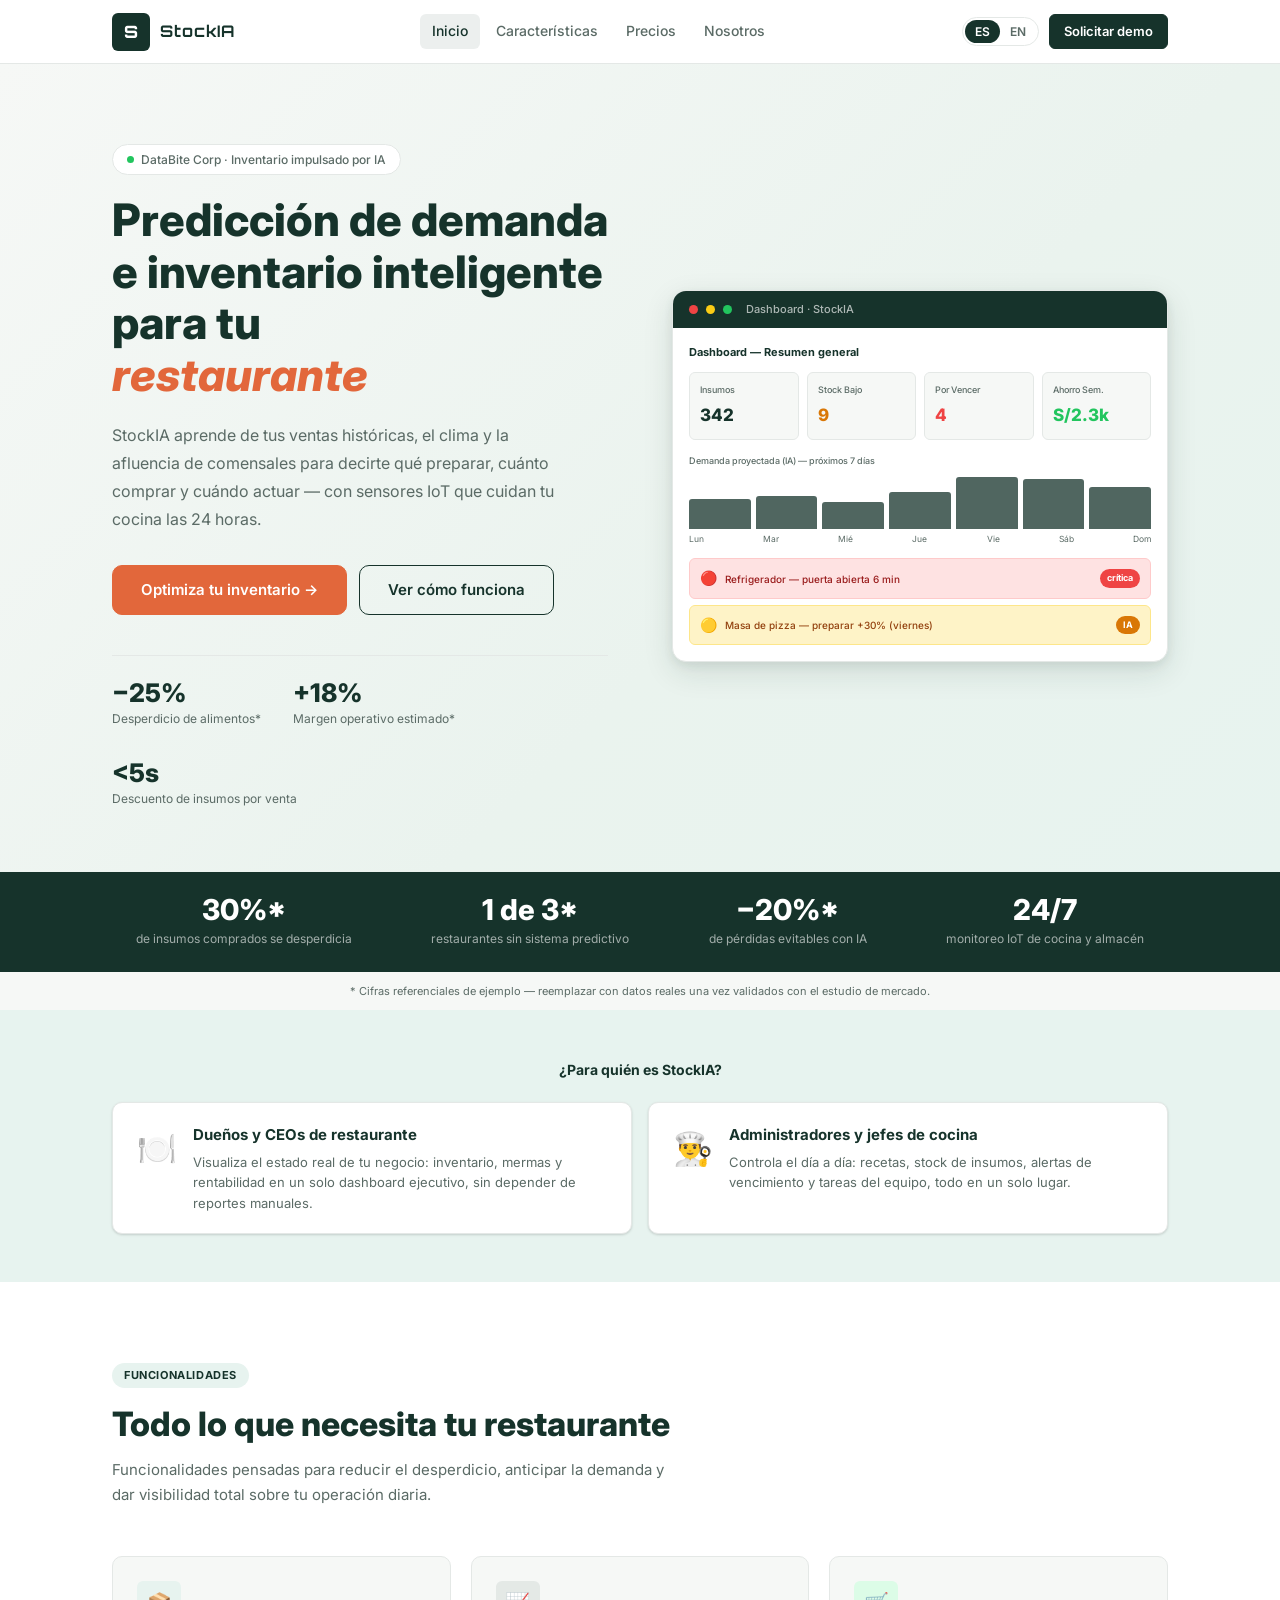
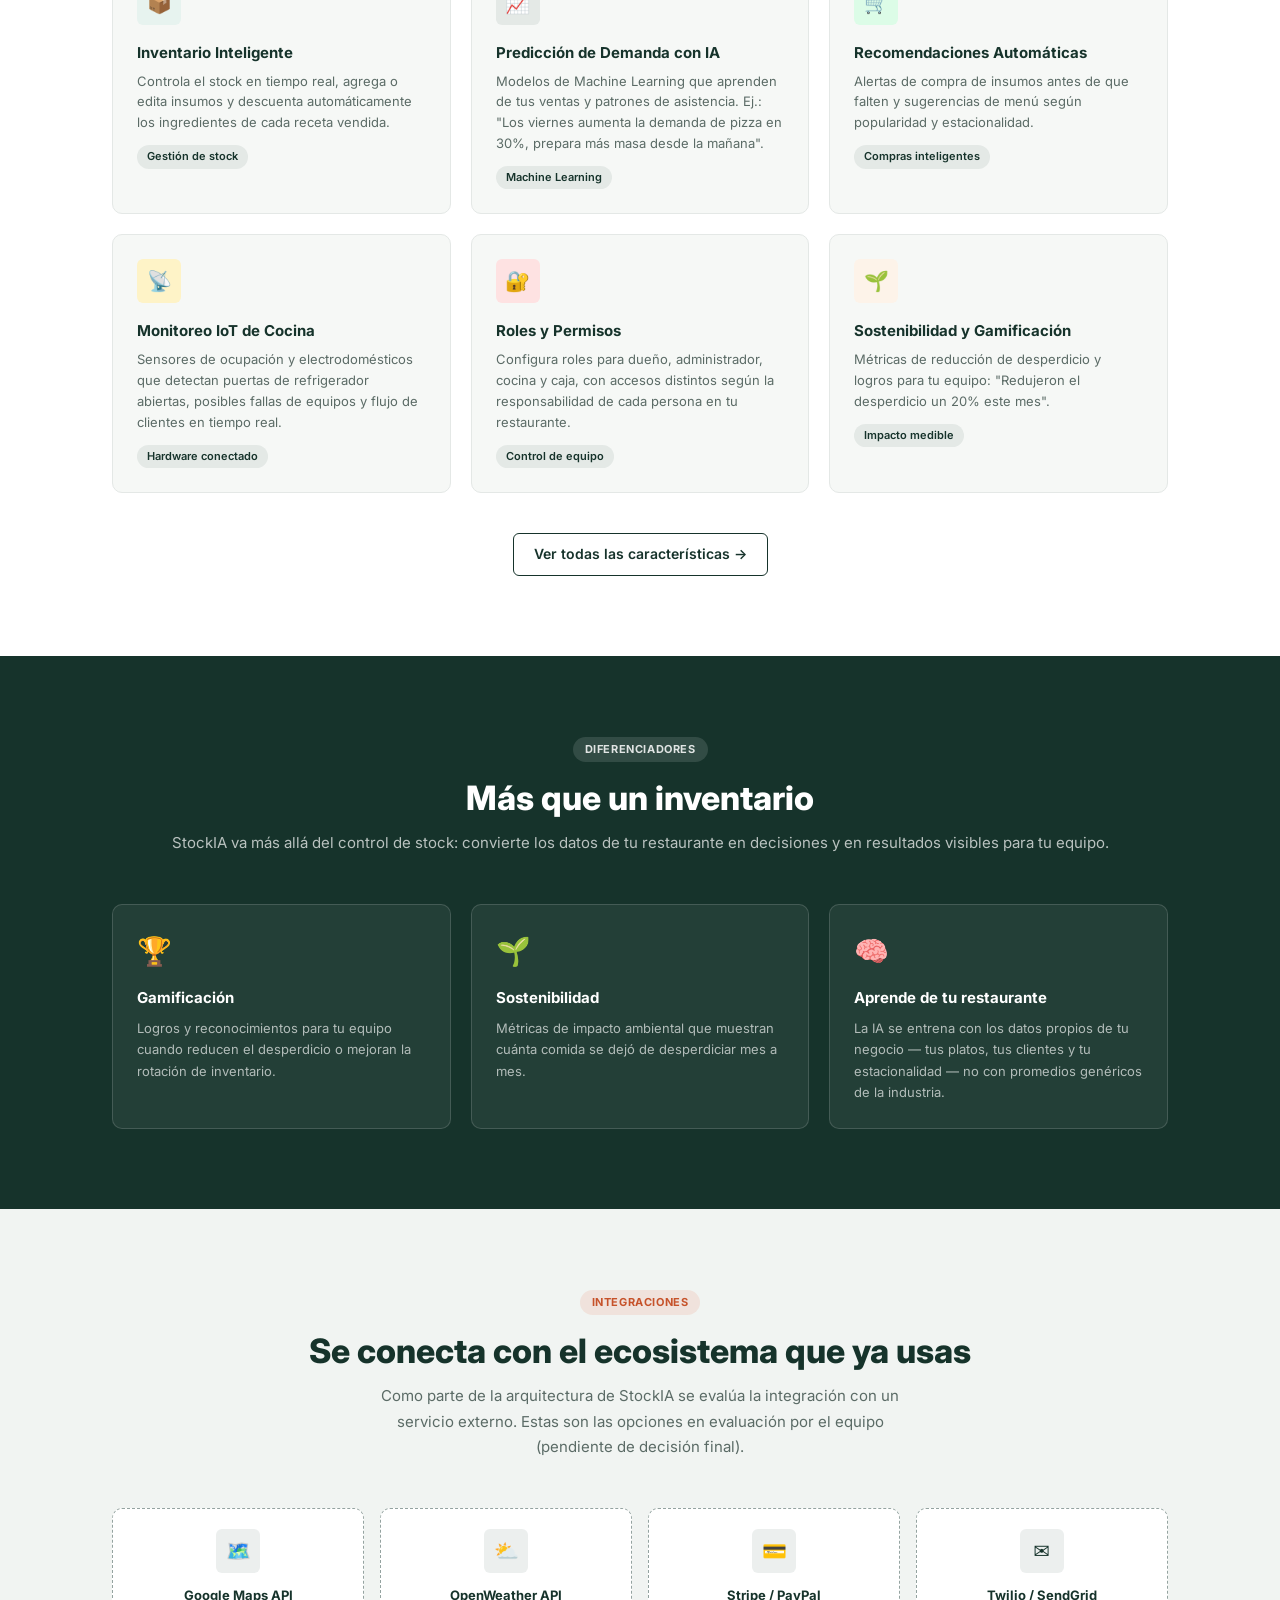
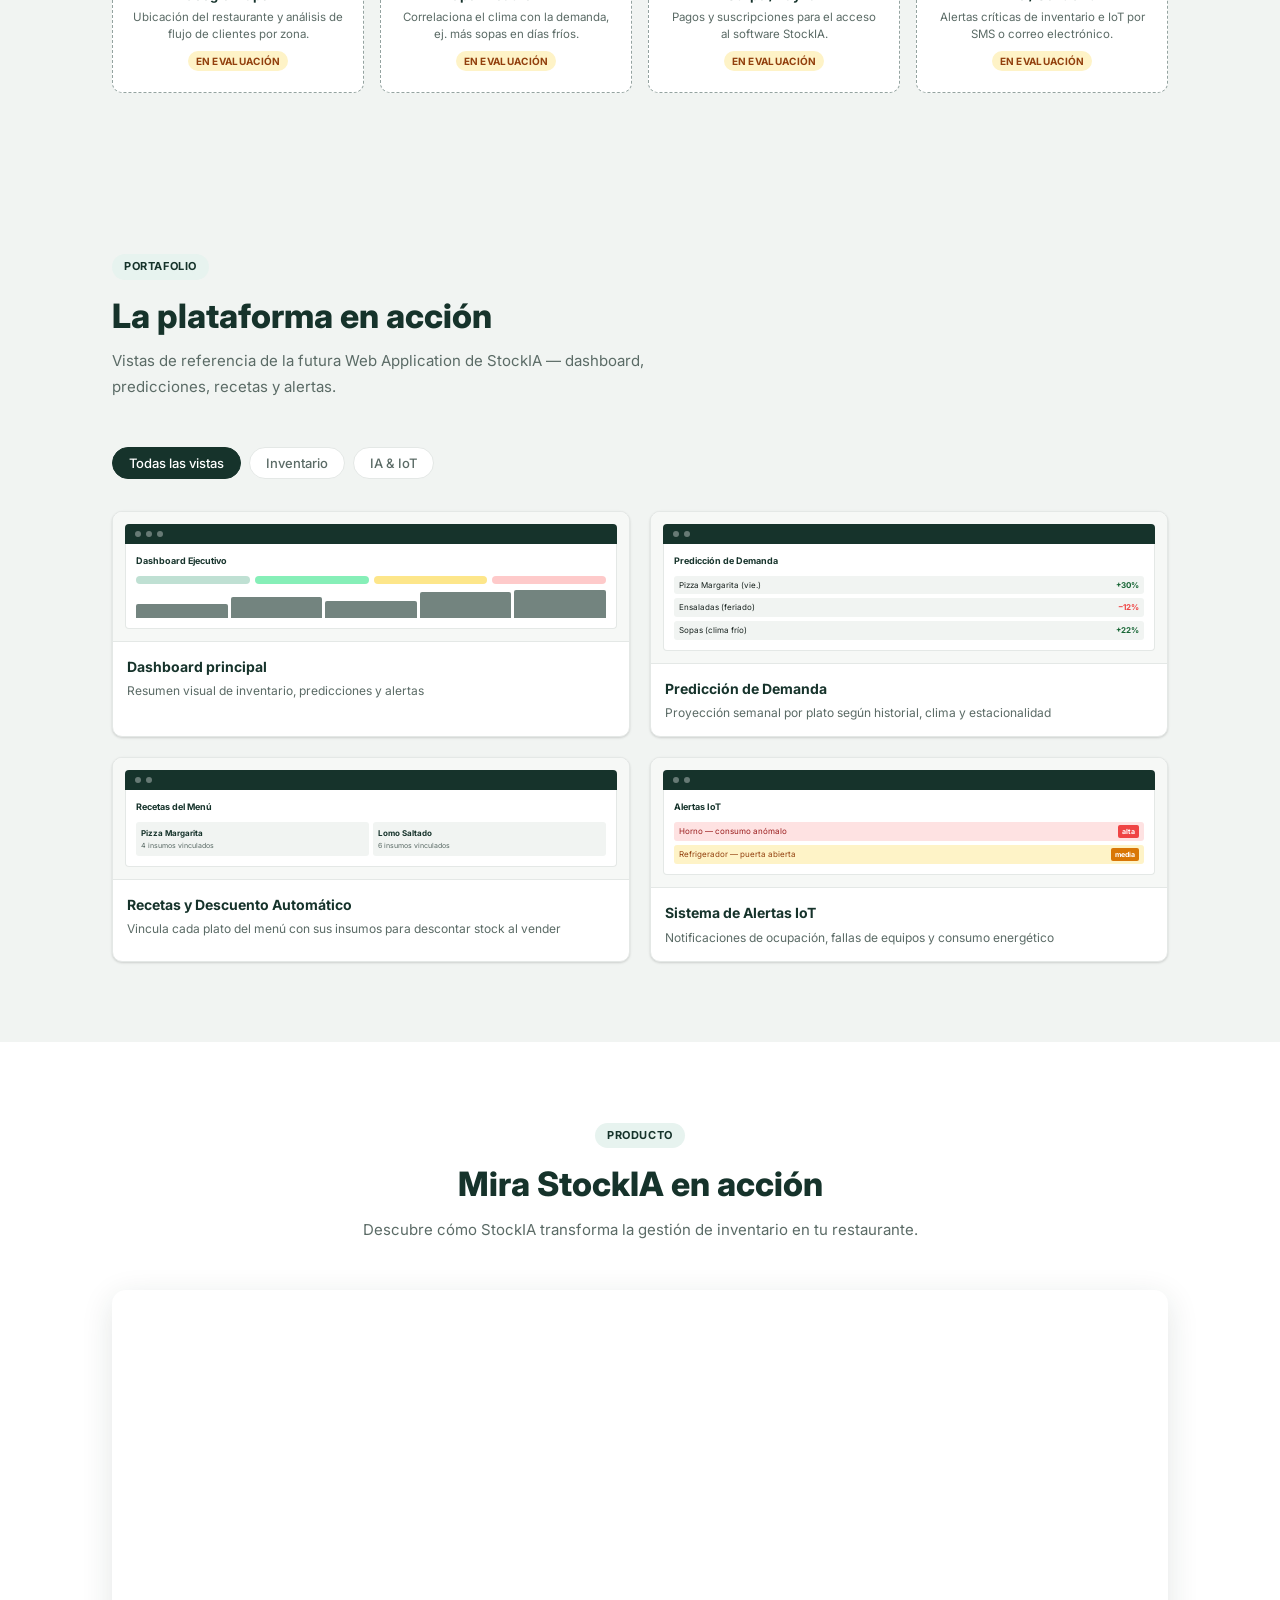
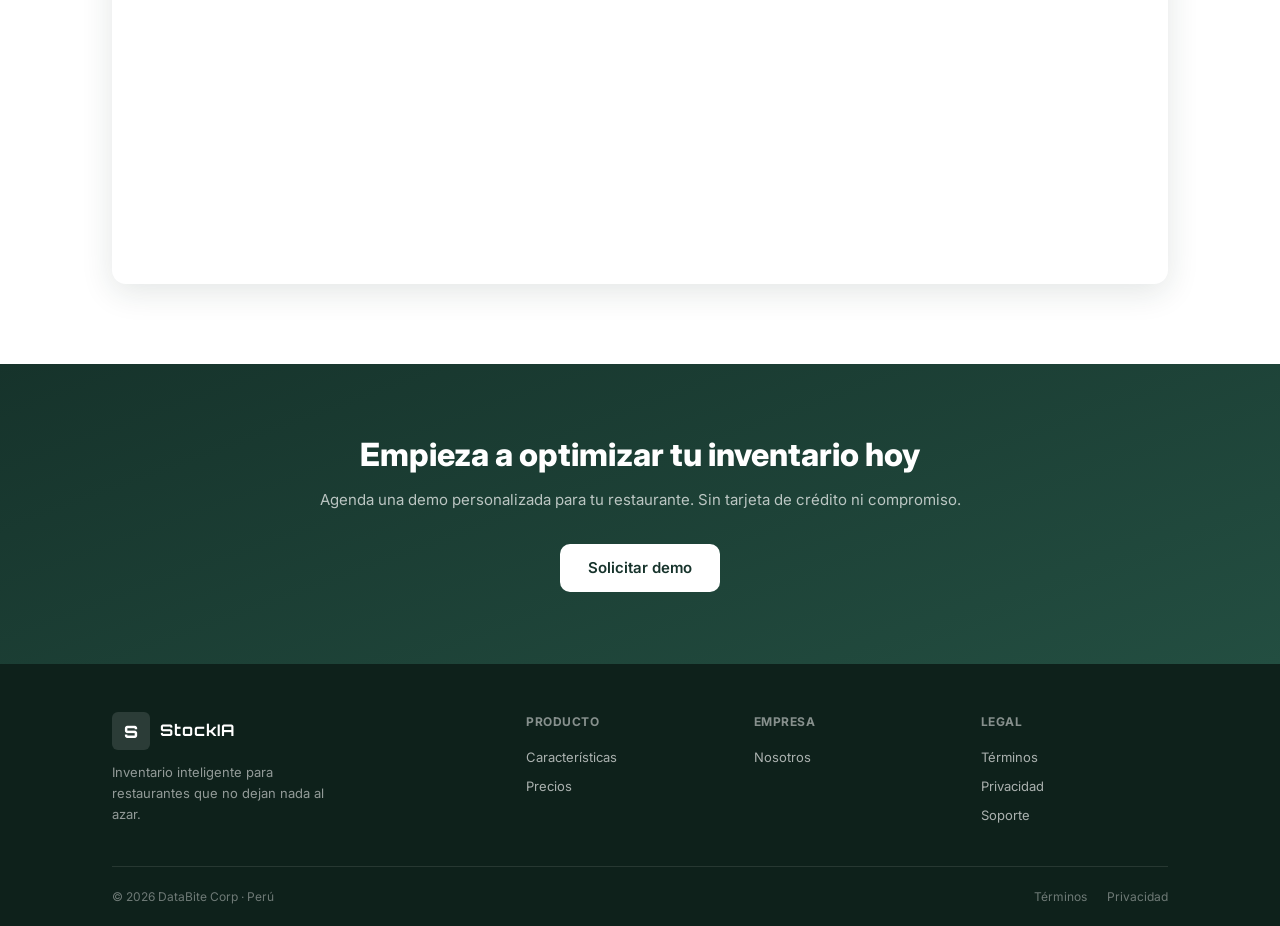
==== commit 0e3db925: "feat(about the product):embed product demo video in landing page" ====
--- a/index.html
+++ b/index.html
@@ -424,18 +424,10 @@
       <h2 class="section-title" data-i18n="vid.title">Mira StockIA en acción</h2>
       <p class="section-sub" style="margin-inline:auto;" data-i18n="vid.sub">Descubre cómo StockIA transforma la gestión de inventario en tu restaurante.</p>
     </div>
-    <!--
-      PENDIENTE: cuando exista el video "About the Product", reemplazar el bloque
-      .video-placeholder de abajo por:
-      <div class="video-wrapper">
-        <iframe src="https://www.youtube.com/embed/VIDEO_ID" title="StockIA — About the Product"
-          frameborder="0" allowfullscreen></iframe>
-      </div>
-    -->
-    <div class="video-placeholder">
-      <div class="video-placeholder-icon">▶</div>
-      <div class="video-placeholder-title" data-i18n="vid.ph.title">Video demostrativo próximamente</div>
-      <div class="video-placeholder-text" data-i18n="vid.ph.text">Aquí se incrustará el video "About the Product" de StockIA una vez grabado y publicado.</div>
+    <div class="video-wrapper">
+      <iframe src="https://www.youtube.com/embed/8tClYqynW58" title="StockIA — About the Product"
+        frameborder="0" allow="accelerometer; autoplay; clipboard-write; encrypted-media; gyroscope; picture-in-picture; web-share"
+        referrerpolicy="strict-origin-when-cross-origin" allowfullscreen></iframe>
     </div>
   </div>
 </section>
--- a/css/styles.css
+++ b/css/styles.css
@@ -775,6 +775,7 @@
   width: 60px; height: 60px;
   border-radius: 50%;
   background: var(--primary-alpha);
+  object-fit: cover;
   display: flex;
   align-items: center;
   justify-content: center;
